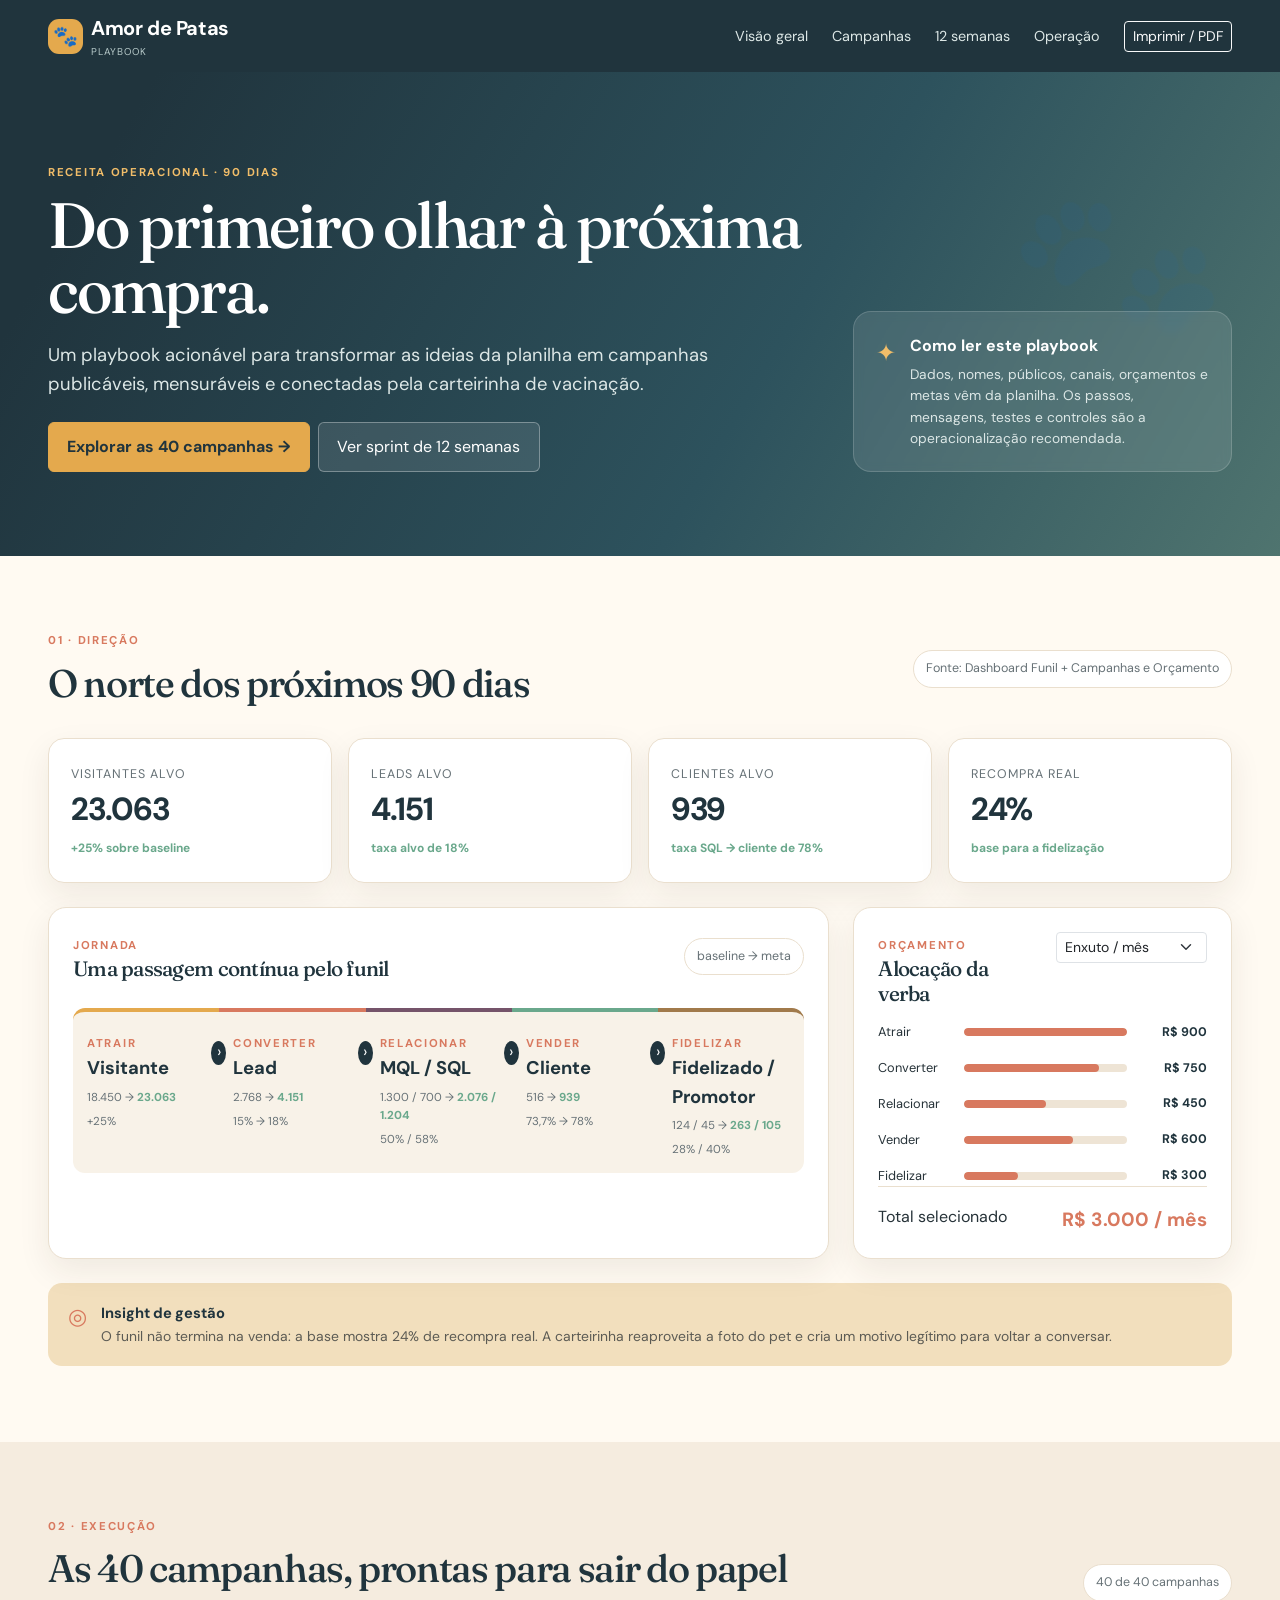
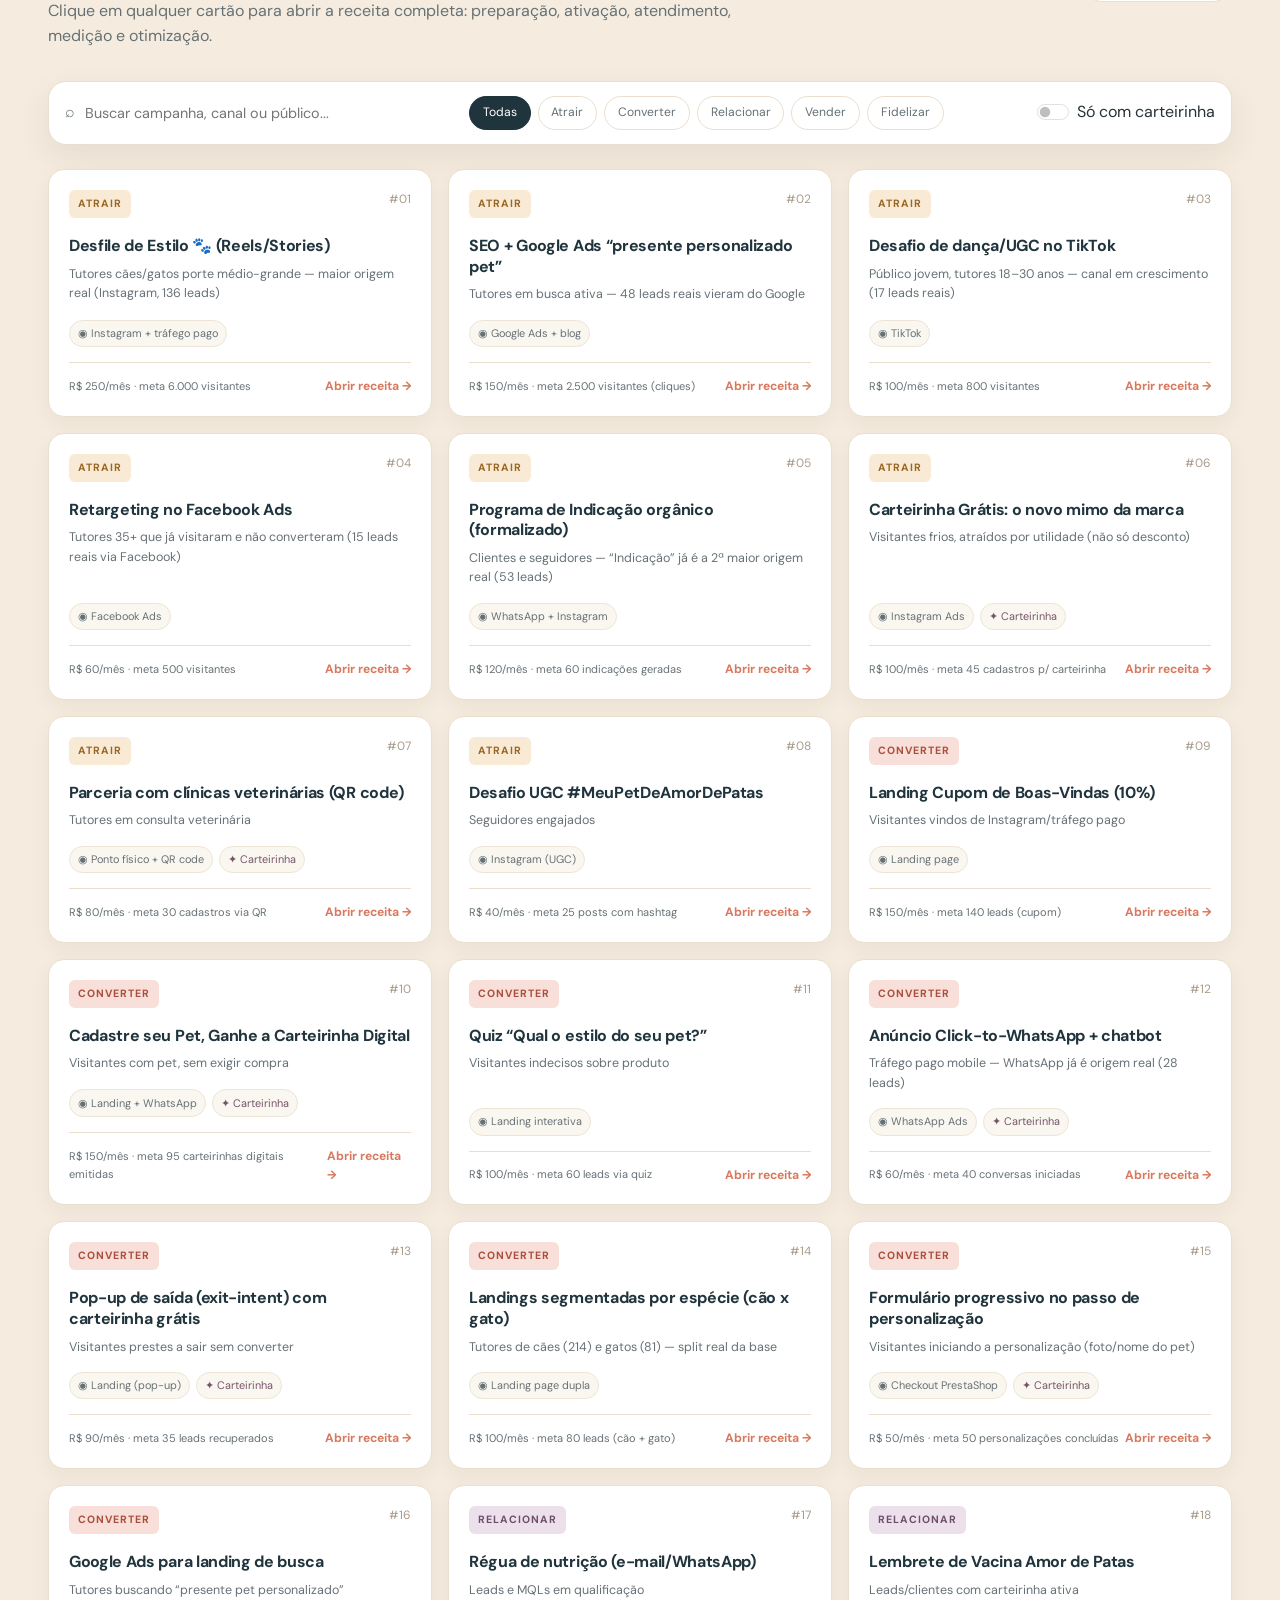
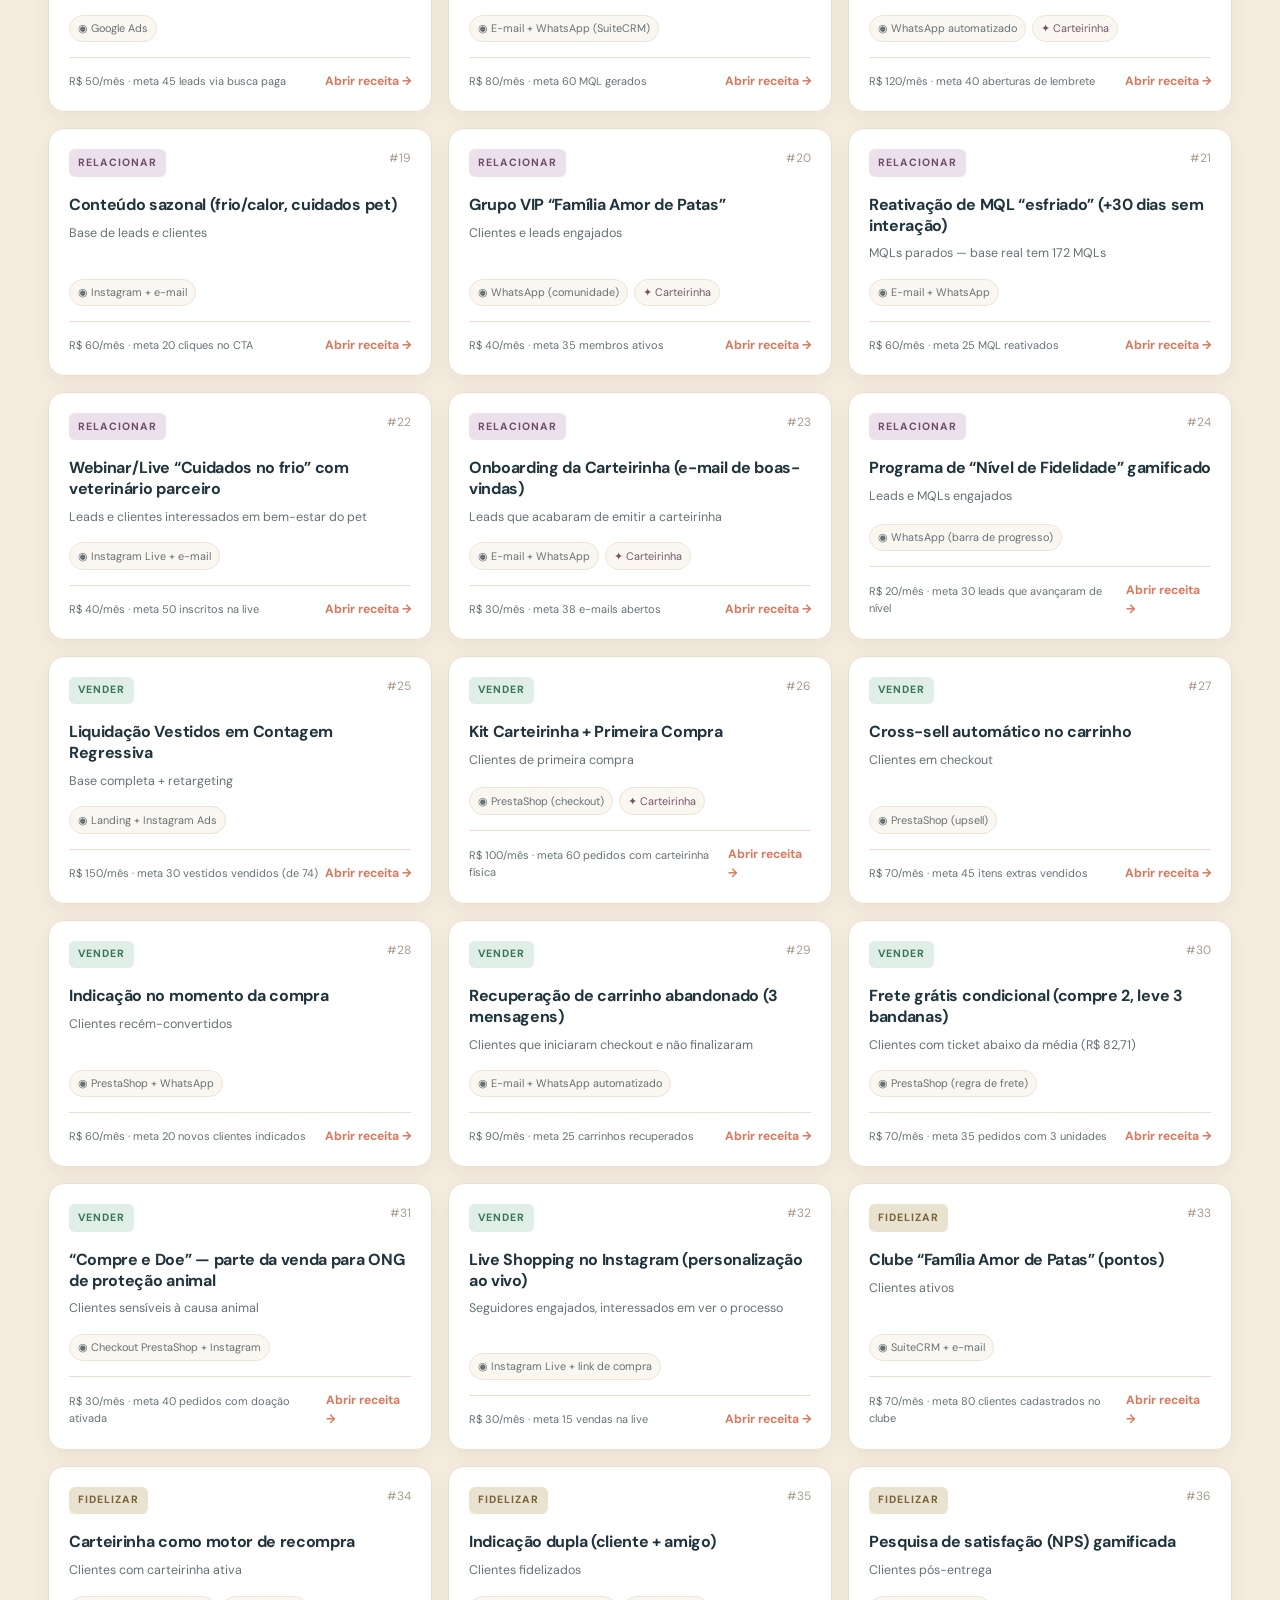
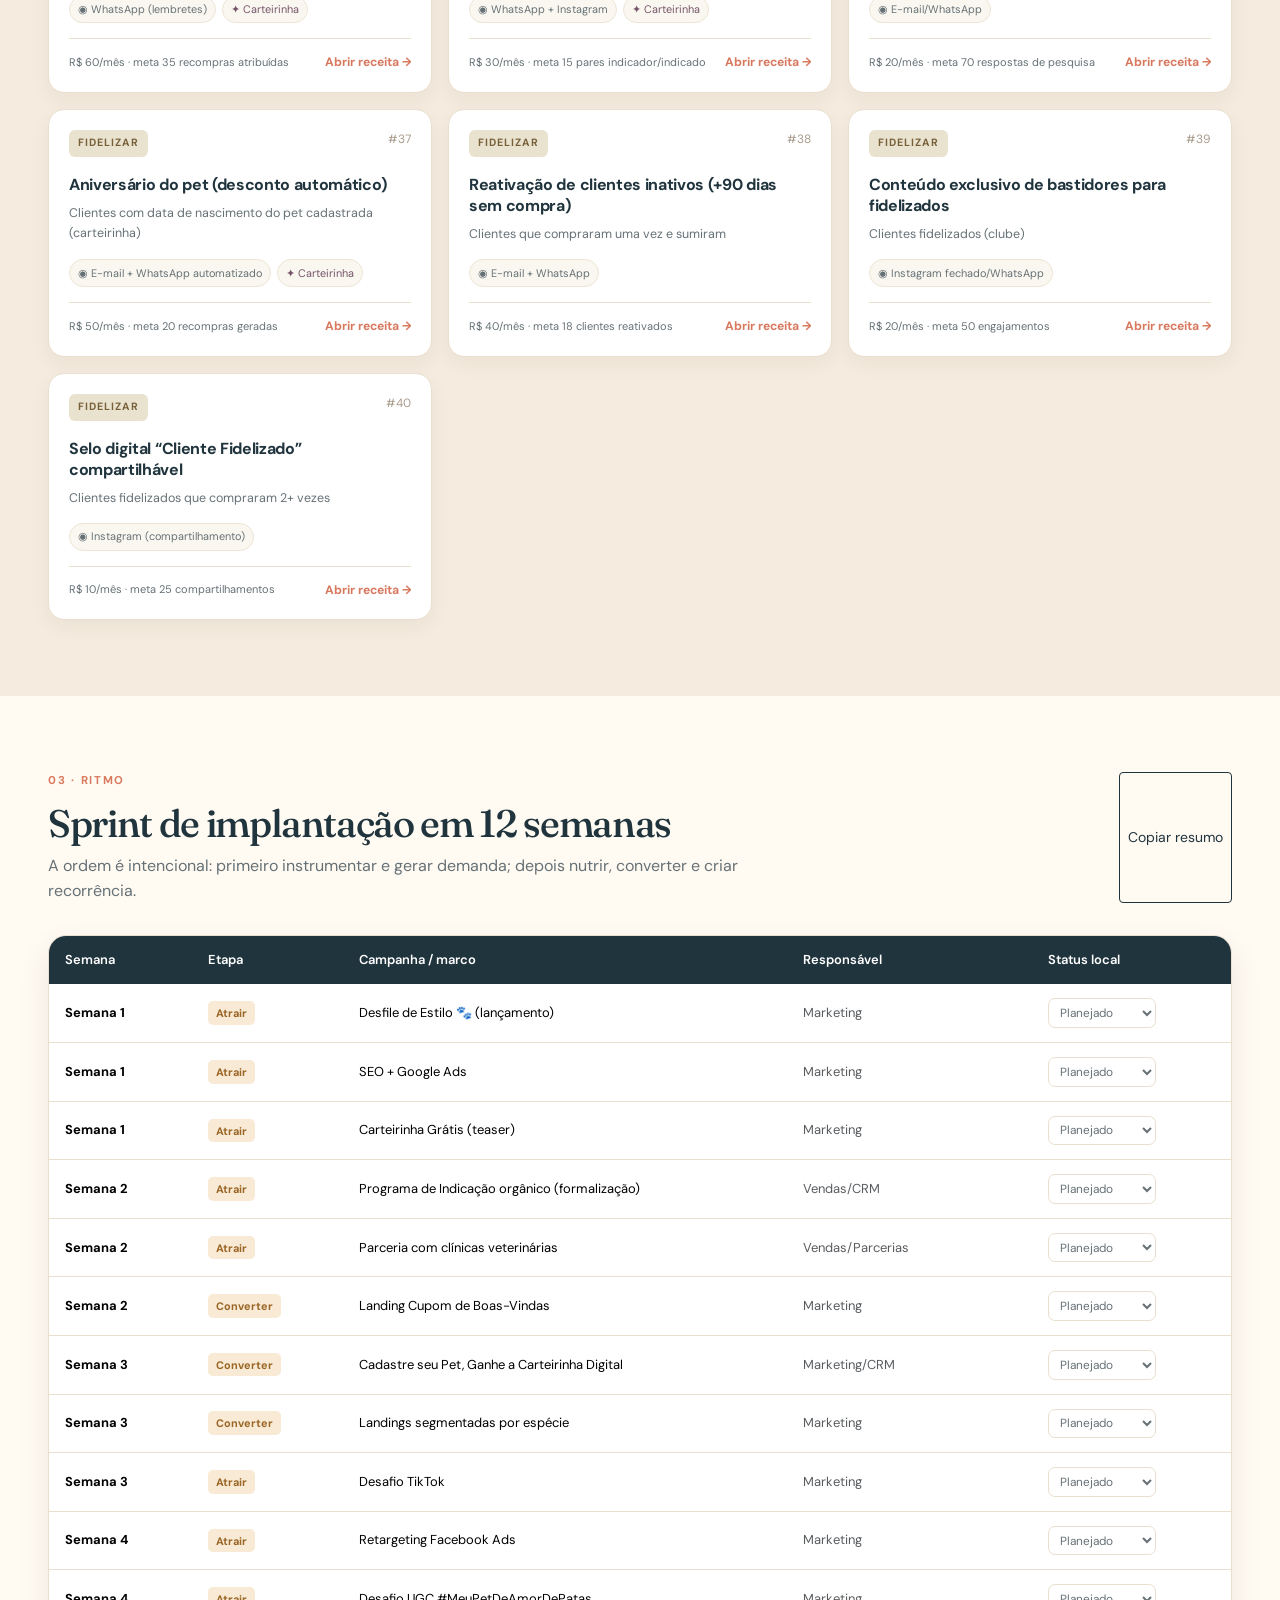
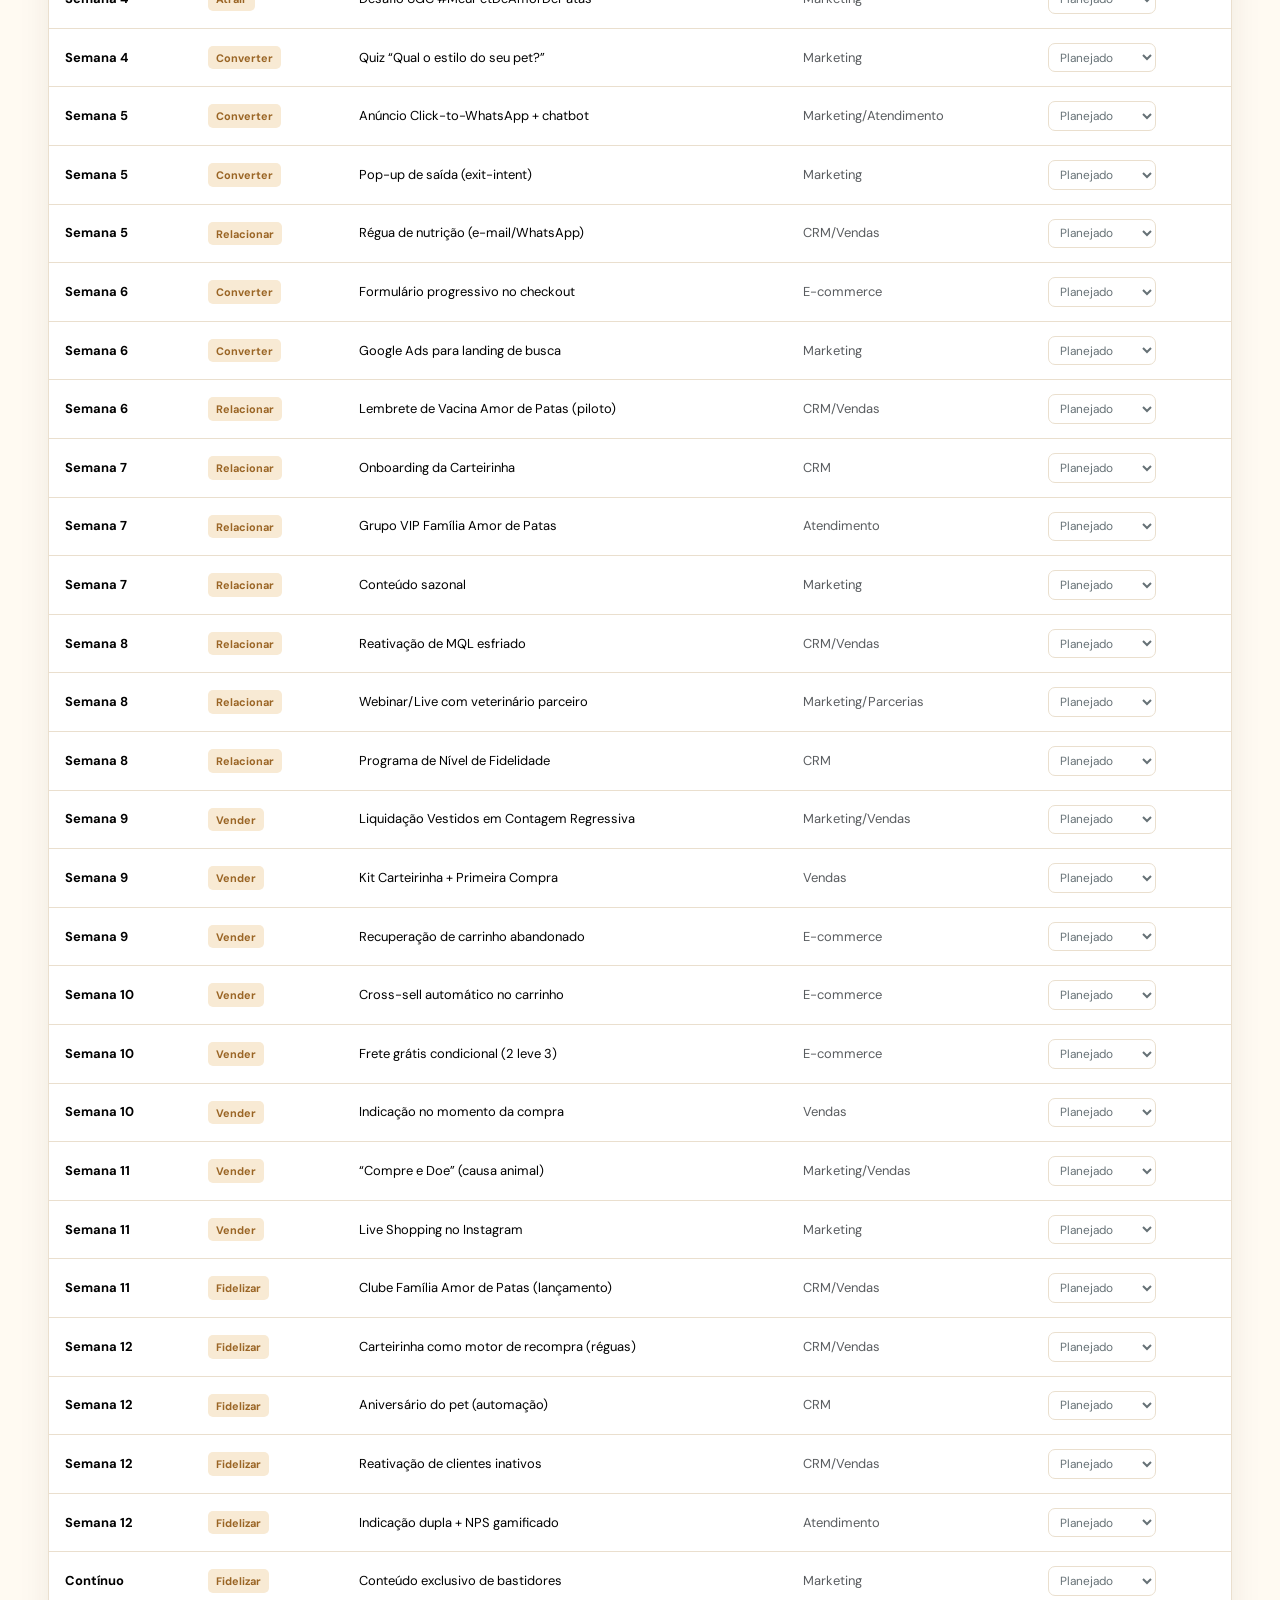
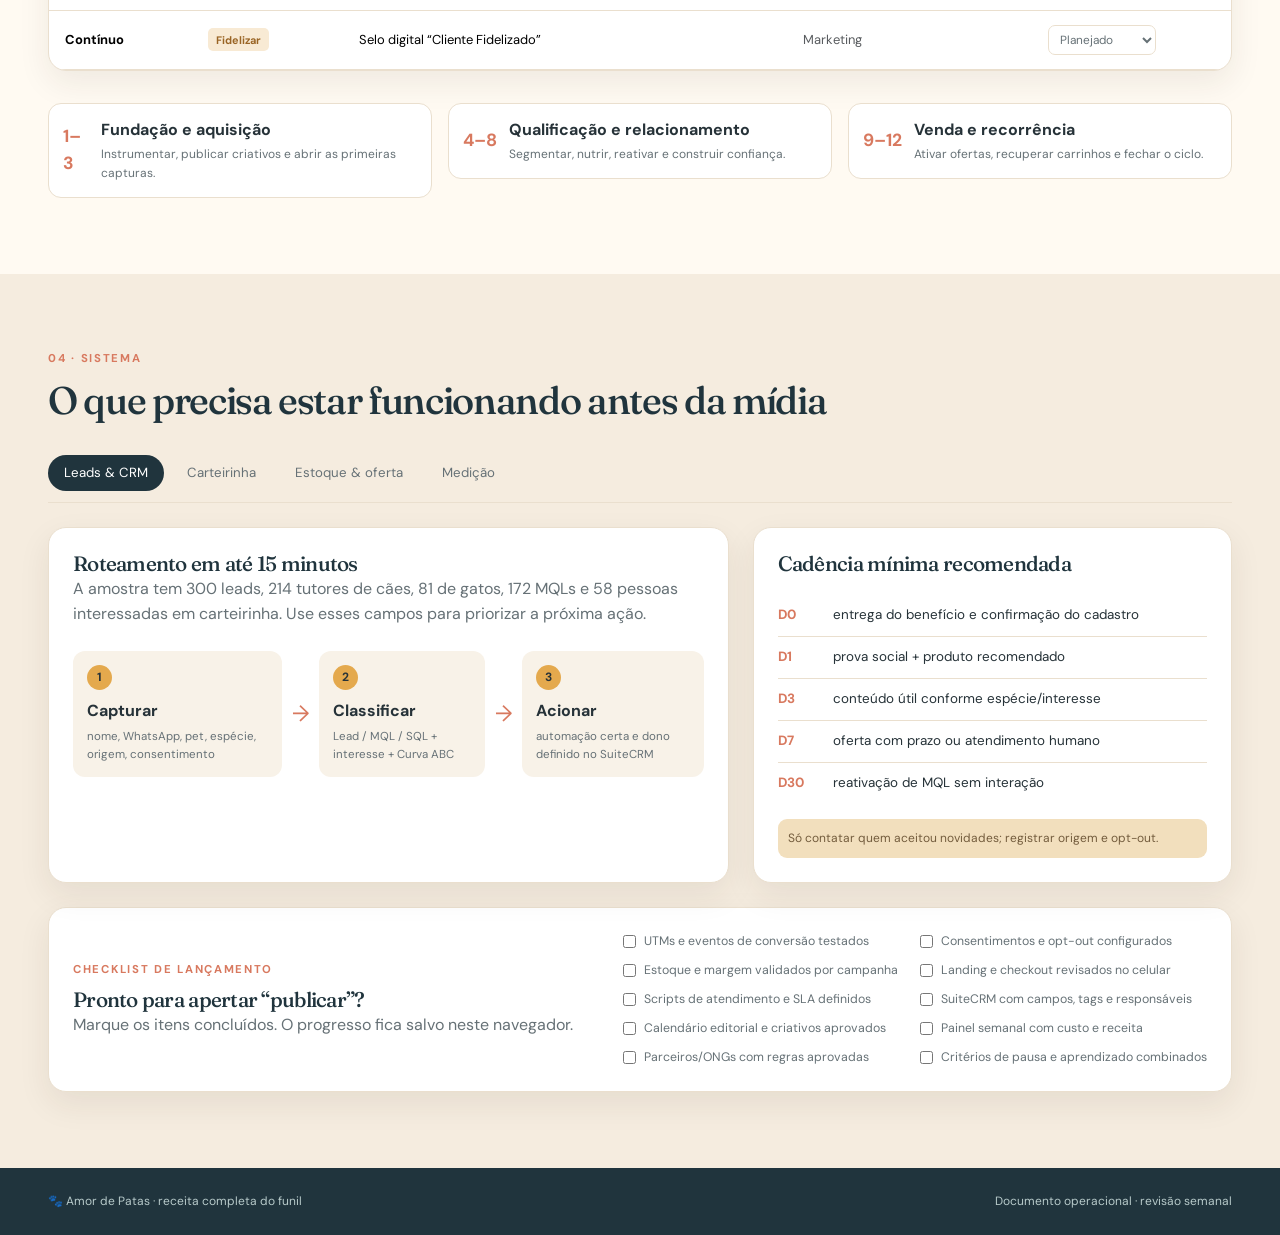
==== index.html @ 9cea249b "Add files via upload" ====
<!doctype html>
<html lang="pt-BR">
<head>
  <meta charset="utf-8">
  <meta name="viewport" content="width=device-width, initial-scale=1">
  <meta name="description" content="Playbook operacional do funil de marketing da Amor de Patas.">
  <title>Amor de Patas | Receita do Funil</title>
  <link rel="preconnect" href="https://fonts.googleapis.com">
  <link rel="preconnect" href="https://fonts.gstatic.com" crossorigin>
  <link href="https://fonts.googleapis.com/css2?family=DM+Sans:wght@400;500;600;700&family=Fraunces:opsz,wght@9..144,600;9..144,700&display=swap" rel="stylesheet">
  <link href="https://cdn.jsdelivr.net/npm/bootstrap@5.3.3/dist/css/bootstrap.min.css" rel="stylesheet">
  <link href="style.css" rel="stylesheet">
</head>
<body>
  <nav class="navbar navbar-expand-lg navbar-dark sticky-top app-nav">
    <div class="container-fluid px-lg-5">
      <a class="navbar-brand d-flex align-items-center gap-2" href="#top"><span class="brand-mark">🐾</span><span>Amor de Patas <small>playbook</small></span></a>
      <button class="navbar-toggler" type="button" data-bs-toggle="collapse" data-bs-target="#mainNav" aria-label="Abrir menu"><span class="navbar-toggler-icon"></span></button>
      <div class="collapse navbar-collapse" id="mainNav">
        <ul class="navbar-nav ms-auto align-items-lg-center gap-lg-2">
          <li class="nav-item"><a class="nav-link" href="#visao-geral">Visão geral</a></li>
          <li class="nav-item"><a class="nav-link" href="#campanhas">Campanhas</a></li>
          <li class="nav-item"><a class="nav-link" href="#calendario">12 semanas</a></li>
          <li class="nav-item"><a class="nav-link" href="#operacao">Operação</a></li>
          <li class="nav-item ms-lg-2"><button id="printBtn" class="btn btn-sm btn-outline-light">Imprimir / PDF</button></li>
        </ul>
      </div>
    </div>
  </nav>

  <main id="top">
    <header class="hero-section">
      <div class="container-fluid px-lg-5">
        <div class="row align-items-end g-4">
          <div class="col-xl-8">
            <p class="eyebrow">RECEITA OPERACIONAL · 90 DIAS</p>
            <h1>Do primeiro olhar à próxima compra.</h1>
            <p class="hero-lead">Um playbook acionável para transformar as ideias da planilha em campanhas publicáveis, mensuráveis e conectadas pela carteirinha de vacinação.</p>
            <div class="d-flex flex-wrap gap-2 mt-4">
              <a class="btn btn-brand" href="#campanhas">Explorar as 40 campanhas <span>→</span></a>
              <a class="btn btn-soft" href="#calendario">Ver sprint de 12 semanas</a>
            </div>
          </div>
          <div class="col-xl-4">
            <div class="hero-note">
              <span class="note-icon">✦</span>
              <div><strong>Como ler este playbook</strong><p>Dados, nomes, públicos, canais, orçamentos e metas vêm da planilha. Os passos, mensagens, testes e controles são a operacionalização recomendada.</p></div>
            </div>
          </div>
        </div>
      </div>
    </header>

    <section id="visao-geral" class="section-block">
      <div class="container-fluid px-lg-5">
        <div class="section-heading"><div><p class="eyebrow">01 · DIREÇÃO</p><h2>O norte dos próximos 90 dias</h2></div><span class="source-chip">Fonte: Dashboard Funil + Campanhas e Orçamento</span></div>
        <div id="kpiGrid" class="row g-3 mb-4"></div>
        <div class="row g-4 align-items-stretch">
          <div class="col-lg-8"><div class="panel h-100"><div class="panel-heading"><div><span class="eyebrow">JORNADA</span><h3>Uma passagem contínua pelo funil</h3></div><span class="mini-caption">baseline → meta</span></div><div id="funnelRoadmap" class="funnel-roadmap"></div></div></div>
          <div class="col-lg-4"><div class="panel h-100 budget-panel"><div class="panel-heading"><div><span class="eyebrow">ORÇAMENTO</span><h3>Alocação da verba</h3></div><select id="budgetScenario" class="form-select form-select-sm w-auto"><option value="enxuto">Enxuto / mês</option><option value="escala">Escala / 90 dias</option></select></div><div id="budgetSummary"></div><div class="budget-total"><span>Total selecionado</span><strong id="budgetTotal">—</strong></div></div></div>
        </div>
        <div class="insight-strip mt-4"><span>◎</span><div><strong>Insight de gestão</strong><p class="mb-0">O funil não termina na venda: a base mostra 24% de recompra real. A carteirinha reaproveita a foto do pet e cria um motivo legítimo para voltar a conversar.</p></div></div>
      </div>
    </section>

    <section id="campanhas" class="section-block section-tint">
      <div class="container-fluid px-lg-5">
        <div class="section-heading align-items-end"><div><p class="eyebrow">02 · EXECUÇÃO</p><h2>As 40 campanhas, prontas para sair do papel</h2><p class="section-intro">Clique em qualquer cartão para abrir a receita completa: preparação, ativação, atendimento, medição e otimização.</p></div><div class="campaign-count" id="campaignCount">40 campanhas</div></div>
        <div class="toolbar panel mb-4"><div class="search-wrap"><span>⌕</span><input id="campaignSearch" type="search" placeholder="Buscar campanha, canal ou público..." aria-label="Buscar campanha"></div><div id="stageFilters" class="filter-group" role="group" aria-label="Filtrar campanhas"></div><label class="form-check form-switch mb-0 ms-lg-auto"><input id="cardFilter" class="form-check-input" type="checkbox"><span class="form-check-label">Só com carteirinha</span></label></div>
        <div id="campaignGrid" class="row g-3"></div>
        <div id="emptyState" class="empty-state d-none"><div>🐾</div><h3>Nenhuma campanha encontrada</h3><p>Ajuste a busca ou remova o filtro para ver o plano completo.</p></div>
      </div>
    </section>

    <section id="calendario" class="section-block">
      <div class="container-fluid px-lg-5">
        <div class="section-heading"><div><p class="eyebrow">03 · RITMO</p><h2>Sprint de implantação em 12 semanas</h2><p class="section-intro">A ordem é intencional: primeiro instrumentar e gerar demanda; depois nutrir, converter e criar recorrência.</p></div><button id="copyCalendarBtn" class="btn btn-outline-brand btn-sm">Copiar resumo</button></div>
        <div class="calendar-shell panel"><div class="table-responsive"><table class="table align-middle mb-0"><thead><tr><th>Semana</th><th>Etapa</th><th>Campanha / marco</th><th>Responsável</th><th>Status local</th></tr></thead><tbody id="calendarBody"></tbody></table></div></div>
        <div class="row g-3 mt-3"><div class="col-md-4"><div class="phase-callout"><span>1–3</span><div><strong>Fundação e aquisição</strong><small>Instrumentar, publicar criativos e abrir as primeiras capturas.</small></div></div></div><div class="col-md-4"><div class="phase-callout"><span>4–8</span><div><strong>Qualificação e relacionamento</strong><small>Segmentar, nutrir, reativar e construir confiança.</small></div></div></div><div class="col-md-4"><div class="phase-callout"><span>9–12</span><div><strong>Venda e recorrência</strong><small>Ativar ofertas, recuperar carrinhos e fechar o ciclo.</small></div></div></div></div>
      </div>
    </section>

    <section id="operacao" class="section-block section-tint">
      <div class="container-fluid px-lg-5">
        <div class="section-heading"><div><p class="eyebrow">04 · SISTEMA</p><h2>O que precisa estar funcionando antes da mídia</h2></div></div>
        <ul class="nav nav-pills ops-tabs mb-4" id="opsTabs" role="tablist"><li class="nav-item"><button class="nav-link active" data-bs-toggle="pill" data-bs-target="#tab-leads">Leads & CRM</button></li><li class="nav-item"><button class="nav-link" data-bs-toggle="pill" data-bs-target="#tab-card">Carteirinha</button></li><li class="nav-item"><button class="nav-link" data-bs-toggle="pill" data-bs-target="#tab-stock">Estoque & oferta</button></li><li class="nav-item"><button class="nav-link" data-bs-toggle="pill" data-bs-target="#tab-metrics">Medição</button></li></ul>
        <div class="tab-content">
          <div class="tab-pane fade show active" id="tab-leads"><div class="row g-4"><div class="col-lg-7"><div class="panel h-100"><h3>Roteamento em até 15 minutos</h3><p class="muted">A amostra tem 300 leads, 214 tutores de cães, 81 de gatos, 172 MQLs e 58 pessoas interessadas em carteirinha. Use esses campos para priorizar a próxima ação.</p><div class="lead-flow"><div><b>1</b><strong>Capturar</strong><small>nome, WhatsApp, pet, espécie, origem, consentimento</small></div><i>→</i><div><b>2</b><strong>Classificar</strong><small>Lead / MQL / SQL + interesse + Curva ABC</small></div><i>→</i><div><b>3</b><strong>Acionar</strong><small>automação certa e dono definido no SuiteCRM</small></div></div></div></div><div class="col-lg-5"><div class="panel h-100"><h3>Cadência mínima recomendada</h3><ul class="clean-list"><li><span>D0</span>entrega do benefício e confirmação do cadastro</li><li><span>D1</span>prova social + produto recomendado</li><li><span>D3</span>conteúdo útil conforme espécie/interesse</li><li><span>D7</span>oferta com prazo ou atendimento humano</li><li><span>D30</span>reativação de MQL sem interação</li></ul><div class="small-callout">Só contatar quem aceitou novidades; registrar origem e opt-out.</div></div></div></div></div>
          <div class="tab-pane fade" id="tab-card"><div class="row g-4"><div class="col-lg-8"><div class="panel"><h3>A carteirinha como produto de relacionamento</h3><p class="muted">Fluxo recomendado: captar a foto já solicitada na personalização → emitir versão digital → oferecer versão física → registrar datas de vacina e aniversário → enviar lembretes → atribuir recompra.</p><div class="card-metrics"><div><strong>173</strong><small>fotos recebidas</small></div><div><strong>150</strong><small>digitais emitidas</small></div><div><strong>67</strong><small>físicas emitidas</small></div><div><strong>20</strong><small>recompras em 90 dias</small></div></div></div></div><div class="col-lg-4"><div class="panel"><h3>Régua do lembrete</h3><ol class="clean-list numbered"><li>7 dias antes: aviso + utilidade</li><li>no dia: CTA para atualizar / comprar</li><li>2 dias depois: prova social ou ajuda</li><li>atribuir receita pelo cupom/UTM</li></ol></div></div></div></div>
          <div class="tab-pane fade" id="tab-stock"><div class="panel"><h3>Curva ABC orientando a comunicação</h3><div class="table-responsive"><table class="table compact-table"><thead><tr><th>Produto</th><th>Prioridade</th><th>Estoque</th><th>Decisão operacional</th></tr></thead><tbody><tr><td>Moletom</td><td><span class="priority a">A</span></td><td>12 · risco M/G</td><td>Repor antes de escalar mídia; anunciar somente tamanhos disponíveis.</td></tr><tr><td>Camiseta</td><td><span class="priority a">A</span></td><td>80 · disponível</td><td>Produto-herói: manter destaque e usar como entrada.</td></tr><tr><td>Vestido</td><td><span class="priority b">B</span></td><td>74 · excesso</td><td>Liquidar com contagem regressiva e controle de margem.</td></tr><tr><td>Bandana</td><td><span class="priority b">B</span></td><td>50 · disponível</td><td>Cross-sell com camiseta/moletom; testar kit de 3.</td></tr><tr><td>Boné</td><td><span class="priority c">C</span></td><td>10 · reposição</td><td>Não comprar mídia dedicada; vender por demanda.</td></tr></tbody></table></div></div></div>
          <div class="tab-pane fade" id="tab-metrics"><div class="row g-4"><div class="col-lg-7"><div class="panel"><h3>Painel semanal de decisão</h3><div class="metric-grid"><div><b>Aquisição</b><small>visitas, CTR, CPC, CPM, alcance</small></div><div><b>Captura</b><small>taxa visitante → lead, CPL, opt-in</small></div><div><b>Qualificação</b><small>MQL, SQL, tempo de resposta</small></div><div><b>Receita</b><small>pedidos, ticket, CAC, ROAS, recompra</small></div></div></div></div><div class="col-lg-5"><div class="panel"><h3>Ritual de otimização</h3><ol class="clean-list numbered"><li>segunda: conferir tracking e estoque</li><li>quarta: revisar criativos e conversão</li><li>sexta: realocar verba por custo/resultado</li><li>fim do mês: registrar aprendizados e decisão</li></ol></div></div></div></div>
        </div>
        <div class="panel checklist-panel mt-4"><div><p class="eyebrow">CHECKLIST DE LANÇAMENTO</p><h3>Pronto para apertar “publicar”?</h3><p class="muted mb-0">Marque os itens concluídos. O progresso fica salvo neste navegador.</p></div><div id="launchChecklist" class="checklist-grid"></div></div>
      </div>
    </section>
  </main>

  <footer class="app-footer"><div class="container-fluid px-lg-5 d-flex flex-wrap justify-content-between gap-3"><span>🐾 Amor de Patas · receita completa do funil</span><span>Documento operacional · revisão semanal</span></div></footer>

  <div class="modal fade" id="campaignModal" tabindex="-1" aria-hidden="true"><div class="modal-dialog modal-dialog-centered modal-xl modal-dialog-scrollable"><div class="modal-content"><div class="modal-header"><div><p id="modalEyebrow" class="eyebrow mb-1"></p><h2 id="modalTitle" class="modal-title"></h2></div><button type="button" class="btn-close" data-bs-dismiss="modal" aria-label="Fechar"></button></div><div class="modal-body"><div id="modalMeta" class="modal-meta mb-4"></div><div class="row g-4"><div class="col-lg-8"><div class="recipe-label">RECEITA DE EXECUÇÃO</div><div id="modalSteps" class="recipe-steps"></div></div><div class="col-lg-4"><div id="modalSidebar"></div></div></div></div></div></div></div>

  <script src="https://cdn.jsdelivr.net/npm/bootstrap@5.3.3/dist/js/bootstrap.bundle.min.js"></script>
  <script src="script.js"></script>
</body>
</html>
---- style.css ----
:root{--ink:#263238;--ink-soft:#667176;--navy:#20343d;--navy-2:#2b4a55;--cream:#fffaf2;--paper:#fff;--sand:#f5ecdf;--line:#eadfce;--amber:#e4a94d;--coral:#d8795f;--mint:#6aa88c;--plum:#75546a;--shadow:0 12px 32px rgba(49,38,25,.08)}
*{box-sizing:border-box}html{scroll-behavior:smooth}body{margin:0;background:var(--cream);color:var(--ink);font-family:'DM Sans',sans-serif;line-height:1.55}.app-nav{background:var(--navy);min-height:68px}.navbar-brand{font-weight:700;letter-spacing:-.02em}.navbar-brand small{display:block;font-weight:400;font-size:.62rem;letter-spacing:.08em;text-transform:uppercase;color:#b7caca}.brand-mark{display:grid;place-items:center;background:var(--amber);color:var(--navy);width:35px;height:35px;border-radius:11px}.nav-link{font-size:.9rem;color:#dce7e6!important}.nav-link:hover{color:#fff!important}.hero-section{background:linear-gradient(120deg,#20343d 10%,#2d525d 60%,#4f746f);color:#fff;padding:92px 0 84px;position:relative;overflow:hidden}.hero-section:after{content:'🐾';position:absolute;right:5%;top:14%;font-size:10rem;opacity:.07;transform:rotate(-18deg)}.eyebrow{color:var(--coral);font-size:.71rem;font-weight:700;letter-spacing:.15em;margin:0 0 .6rem;text-transform:uppercase}.hero-section .eyebrow{color:#f1bd69}.hero-section h1,h1,h2,h3{font-family:'Fraunces',serif;letter-spacing:-.035em}.hero-section h1{font-size:clamp(2.6rem,5vw,5rem);max-width:760px;line-height:1.02;margin:0 0 1.2rem}.hero-lead{max-width:680px;color:#dce7e6;font-size:1.15rem}.btn-brand{background:var(--amber);color:var(--navy);border:1px solid var(--amber);font-weight:700;padding:.75rem 1.15rem}.btn-brand:hover{background:#f0bd6a;color:var(--navy)}.btn-soft{background:rgba(255,255,255,.1);color:#fff;border:1px solid rgba(255,255,255,.32);padding:.75rem 1.15rem}.btn-soft:hover{background:#fff;color:var(--navy)}.hero-note{position:relative;z-index:1;display:flex;gap:14px;padding:22px;background:rgba(255,255,255,.1);border:1px solid rgba(255,255,255,.16);border-radius:18px;backdrop-filter:blur(5px)}.hero-note p{font-size:.86rem;color:#dce7e6;margin:.35rem 0 0}.note-icon{color:#f1bd69;font-size:1.5rem}.section-block{padding:76px 0}.section-tint{background:var(--sand)}.section-heading{display:flex;justify-content:space-between;gap:20px;margin-bottom:32px}.section-heading h2{font-size:clamp(1.8rem,3vw,2.7rem);margin:0;color:var(--navy)}.section-intro{color:var(--ink-soft);max-width:700px;margin:.5rem 0 0}.source-chip,.campaign-count,.mini-caption{align-self:center;color:var(--ink-soft);font-size:.78rem;border:1px solid var(--line);background:#fff;padding:.5rem .75rem;border-radius:999px;white-space:nowrap}.panel{background:var(--paper);border:1px solid var(--line);border-radius:18px;box-shadow:var(--shadow);padding:24px}.panel-heading{display:flex;justify-content:space-between;gap:14px;align-items:start}.panel h3{font-size:1.3rem;margin:0;color:var(--navy)}.muted{color:var(--ink-soft)}.kpi-card{height:100%;padding:22px;border:1px solid var(--line);border-radius:16px;background:var(--paper);box-shadow:var(--shadow)}.kpi-card .kpi-label{color:var(--ink-soft);font-size:.78rem;text-transform:uppercase;letter-spacing:.08em}.kpi-card strong{display:block;font-size:2rem;color:var(--navy);letter-spacing:-.04em}.kpi-card small{color:var(--ink-soft)}.kpi-delta{font-size:.75rem;color:var(--mint)!important;font-weight:700}.funnel-roadmap{display:flex;align-items:stretch;gap:0;margin-top:26px;overflow-x:auto;padding-bottom:5px}.funnel-step{min-width:125px;flex:1;position:relative;padding:18px 14px 14px;background:#f8f2e8;border-top:4px solid var(--amber)}.funnel-step:first-child{border-radius:12px 0 0 12px}.funnel-step:last-child{border-radius:0 12px 12px 0}.funnel-step:not(:last-child):after{content:'›';position:absolute;right:-7px;top:29px;width:15px;height:24px;border-radius:50%;background:var(--navy);color:#fff;text-align:center;line-height:21px;z-index:2}.funnel-step:nth-child(2){border-color:var(--coral)}.funnel-step:nth-child(3){border-color:var(--plum)}.funnel-step:nth-child(4){border-color:var(--mint)}.funnel-step:nth-child(5){border-color:#a17a4b}.funnel-step b{display:block;color:var(--navy);font-size:1.15rem}.funnel-step small{display:block;color:var(--ink-soft);font-size:.72rem;margin-top:6px}.funnel-step .goal{color:var(--mint);font-weight:700}.budget-panel{display:flex;flex-direction:column}.budget-row{display:flex;align-items:center;gap:10px;margin-top:16px}.budget-row label{font-size:.8rem;width:76px}.budget-bar{height:8px;border-radius:99px;background:#eee4d5;flex:1;overflow:hidden}.budget-bar i{display:block;height:100%;border-radius:99px;background:var(--coral)}.budget-row strong{font-size:.78rem;color:var(--navy);width:70px;text-align:right}.budget-total{border-top:1px solid var(--line);display:flex;justify-content:space-between;margin-top:auto;padding-top:18px}.budget-total strong{color:var(--coral);font-size:1.2rem}.insight-strip{display:flex;gap:14px;align-items:flex-start;padding:18px 20px;border-radius:14px;background:#f2dfbd;color:var(--navy)}.insight-strip>span{font-size:1.35rem;color:var(--coral)}.insight-strip strong{font-size:.92rem}.insight-strip p{font-size:.87rem;color:#5c5b54}.toolbar{display:flex;align-items:center;gap:14px;padding:14px 16px}.search-wrap{display:flex;align-items:center;gap:8px;flex:1;max-width:390px;color:var(--ink-soft)}.search-wrap input{border:0;outline:0;width:100%;font:inherit;background:transparent;font-size:.9rem}.filter-group{display:flex;flex-wrap:wrap;gap:7px}.filter-btn{border:1px solid var(--line);background:#fff;color:var(--ink-soft);border-radius:999px;padding:.43rem .8rem;font-size:.76rem}.filter-btn.active,.filter-btn:hover{background:var(--navy);color:#fff;border-color:var(--navy)}.form-check-input:checked{background-color:var(--coral);border-color:var(--coral)}.campaign-card{height:100%;display:flex;flex-direction:column;padding:20px;border:1px solid var(--line);border-radius:16px;background:#fff;box-shadow:0 7px 20px rgba(49,38,25,.05);transition:.2s}.campaign-card:hover{transform:translateY(-3px);box-shadow:var(--shadow)}.campaign-top{display:flex;justify-content:space-between;gap:10px;align-items:start}.stage-tag{font-size:.66rem;font-weight:700;letter-spacing:.1em;text-transform:uppercase;padding:.35rem .55rem;border-radius:6px;background:#f8ead4;color:#9a6525}.stage-converter{background:#f8dfd9;color:#a94f3b}.stage-relacionar{background:#ebe0ec;color:#704d69}.stage-vender{background:#dfeee6;color:#37745c}.stage-fidelizar{background:#e9e2cf;color:#786039}..card-number{color:#a99c8c;font-size:.75rem}.campaign-card h3{font-family:'DM Sans',sans-serif;font-size:1rem;font-weight:700;line-height:1.3;letter-spacing:-.02em;margin:18px 0 8px;color:var(--navy)}.campaign-card p{font-size:.78rem;color:var(--ink-soft);margin-bottom:15px}.card-meta{display:flex;flex-wrap:wrap;gap:6px;margin-top:auto}.meta-pill{font-size:.68rem;color:var(--ink-soft);background:#faf7f0;border:1px solid #eee4d5;border-radius:999px;padding:.27rem .5rem}.meta-pill.cardinal{color:var(--plum)}.card-footer-line{display:flex;justify-content:space-between;align-items:center;border-top:1px solid var(--line);padding-top:14px;margin-top:15px}.card-footer-line small{color:var(--ink-soft);font-size:.69rem}.open-recipe{font-size:.76rem;color:var(--coral);font-weight:700;text-decoration:none}.open-recipe:hover{color:var(--navy)}.empty-state{text-align:center;padding:70px 20px;color:var(--ink-soft)}.empty-state div{font-size:2rem}.calendar-shell{padding:0;overflow:hidden}.table{--bs-table-bg:transparent;--bs-table-border-color:var(--line);font-size:.81rem}.table thead th{background:var(--navy);color:#fff;font-weight:600;border:0;white-space:nowrap}.table td,.table th{padding:14px 16px}.table tbody tr:hover{background:#fffaf2}.calendar-stage{font-size:.68rem;padding:.3rem .5rem;border-radius:5px;background:#f8ead4;color:#9a6525;font-weight:700}.status-select{border:1px solid var(--line);border-radius:7px;padding:.3rem .45rem;color:var(--ink-soft);font-size:.74rem;background:#fff}.phase-callout{display:flex;gap:12px;align-items:center;border:1px solid var(--line);background:#fff;padding:14px;border-radius:13px}.phase-callout>span{font-weight:700;color:var(--coral);font-size:1.1rem}.phase-callout strong,.phase-callout small{display:block}.phase-callout small{color:var(--ink-soft);font-size:.75rem;margin-top:3px}.ops-tabs{gap:7px;border-bottom:1px solid var(--line);padding-bottom:11px}.ops-tabs .nav-link{color:var(--ink-soft)!important;border-radius:999px;font-size:.83rem}.ops-tabs .nav-link.active{background:var(--navy);color:#fff!important}.lead-flow{display:flex;align-items:center;gap:10px;margin-top:24px;overflow-x:auto}.lead-flow>div{min-width:145px;background:#f8f2e8;border-radius:12px;padding:14px}.lead-flow b{display:grid;place-items:center;background:var(--amber);width:25px;height:25px;border-radius:50%;font-size:.75rem;margin-bottom:9px}.lead-flow strong,.lead-flow small{display:block}.lead-flow small{font-size:.72rem;color:var(--ink-soft);margin-top:4px}.lead-flow i{color:var(--coral);font-style:normal;font-size:1.4rem}.clean-list{list-style:none;padding:0;margin:18px 0 0}.clean-list li{padding:10px 0;border-bottom:1px solid var(--line);font-size:.84rem}.clean-list li:last-child{border-bottom:0}.clean-list li span{display:inline-block;color:var(--coral);font-weight:700;width:55px}.numbered{counter-reset:ops}.numbered li{counter-increment:ops;padding-left:30px;position:relative}.numbered li:before{content:counter(ops);position:absolute;left:0;top:9px;border-radius:50%;background:var(--sand);color:var(--coral);width:20px;height:20px;text-align:center;font-size:.7rem;font-weight:700}.small-callout{background:#f2dfbd;border-radius:9px;color:#735c3d;font-size:.75rem;padding:10px;margin-top:16px}.card-metrics{display:flex;flex-wrap:wrap;gap:10px;margin-top:24px}.card-metrics>div{flex:1;min-width:110px;padding:15px;border-radius:11px;background:#f8f2e8}.card-metrics strong,.card-metrics small{display:block}.card-metrics strong{color:var(--navy);font-size:1.4rem}.card-metrics small{font-size:.72rem;color:var(--ink-soft)}.compact-table td,.compact-table th{padding:11px 10px}.priority{font-weight:700;padding:.25rem .48rem;border-radius:5px;font-size:.7rem}.priority.a{background:#f8dfd9;color:#a94f3b}.priority.b{background:#f8ead4;color:#9a6525}.priority.c{background:#e9e2cf;color:#786039}.metric-grid{display:grid;grid-template-columns:1fr 1fr;gap:10px;margin-top:18px}.metric-grid div{padding:14px;background:#f8f2e8;border-radius:10px}.metric-grid b,.metric-grid small{display:block}.metric-grid small{color:var(--ink-soft);font-size:.74rem;margin-top:4px}.checklist-panel{display:flex;justify-content:space-between;gap:30px;align-items:center}.checklist-grid{display:grid;grid-template-columns:1fr 1fr;gap:10px;min-width:48%}.check-item{display:flex;gap:8px;align-items:flex-start;font-size:.77rem;color:var(--ink-soft)}.check-item input{accent-color:var(--coral);margin-top:3px}.check-item.done{color:var(--mint);text-decoration:line-through}.app-footer{background:var(--navy);color:#b7caca;padding:24px 0;font-size:.75rem}.modal-content{border:0;border-radius:20px;overflow:hidden}.modal-header{background:var(--navy);color:#fff;border:0;padding:28px 32px}.modal-header .eyebrow{color:#f1bd69}.modal-title{font-size:1.8rem}.modal-body{padding:30px 32px;background:var(--cream)}.modal-meta{display:flex;flex-wrap:wrap;gap:8px}.modal-meta .meta-pill{background:#fff}.recipe-label{font-size:.7rem;letter-spacing:.13em;color:var(--coral);font-weight:700;margin-bottom:10px}.recipe-step{display:flex;gap:15px;padding:18px 0;border-bottom:1px solid var(--line)}.recipe-step:last-child{border-bottom:0}.step-no{flex:none;display:grid;place-items:center;width:30px;height:30px;border-radius:50%;background:var(--navy);color:#fff;font-weight:700;font-size:.8rem}.recipe-step h4{font:700 1rem 'DM Sans',sans-serif;color:var(--navy);margin:0 0 4px}.recipe-step p{margin:0;color:var(--ink-soft);font-size:.86rem}.side-card{background:#fff;border:1px solid var(--line);border-radius:14px;padding:18px;margin-bottom:12px}.side-card h4{font:700 .78rem 'DM Sans',sans-serif;text-transform:uppercase;letter-spacing:.1em;color:var(--coral);margin:0 0 10px}.side-card p{font-size:.8rem;color:var(--ink-soft);margin:0}.side-card strong{color:var(--navy)}.modal-dialog{max-width:1060px}.btn-outline-brand{border-color:var(--navy);color:var(--navy)}.btn-outline-brand:hover{background:var(--navy);color:#fff}@media(max-width:991px){.section-heading{display:block}.source-chip,.campaign-count{display:inline-block;margin-top:14px}.toolbar{flex-wrap:wrap}.search-wrap{flex-basis:100%;max-width:none}.checklist-panel{display:block}.checklist-grid{margin-top:20px;min-width:0}}@media(max-width:575px){.section-block{padding:55px 0}.hero-section{padding:65px 0}.panel{padding:18px}.checklist-grid,.metric-grid{grid-template-columns:1fr}.modal-header,.modal-body{padding:22px}.funnel-roadmap{margin-right:-18px}.funnel-step{min-width:115px}.table td,.table th{padding:11px 10px}}
@media print{.app-nav,.toolbar,.btn,.ops-tabs,.app-footer{display:none!important}.hero-section{padding:35px 0;color:#000;background:#fff;border-bottom:2px solid #000}.hero-section h1{font-size:32px}.section-block{padding:30px 0}.campaign-card,.panel{box-shadow:none}.modal{position:static!important;display:block!important}.modal-backdrop{display:none!important}.modal-dialog{max-width:none}.modal-content{border:1px solid #ddd}.modal-header{background:#fff;color:#000}.modal-body{background:#fff}.campaign-card{break-inside:avoid}}
.card-number{color:#a99c8c;font-size:.75rem}
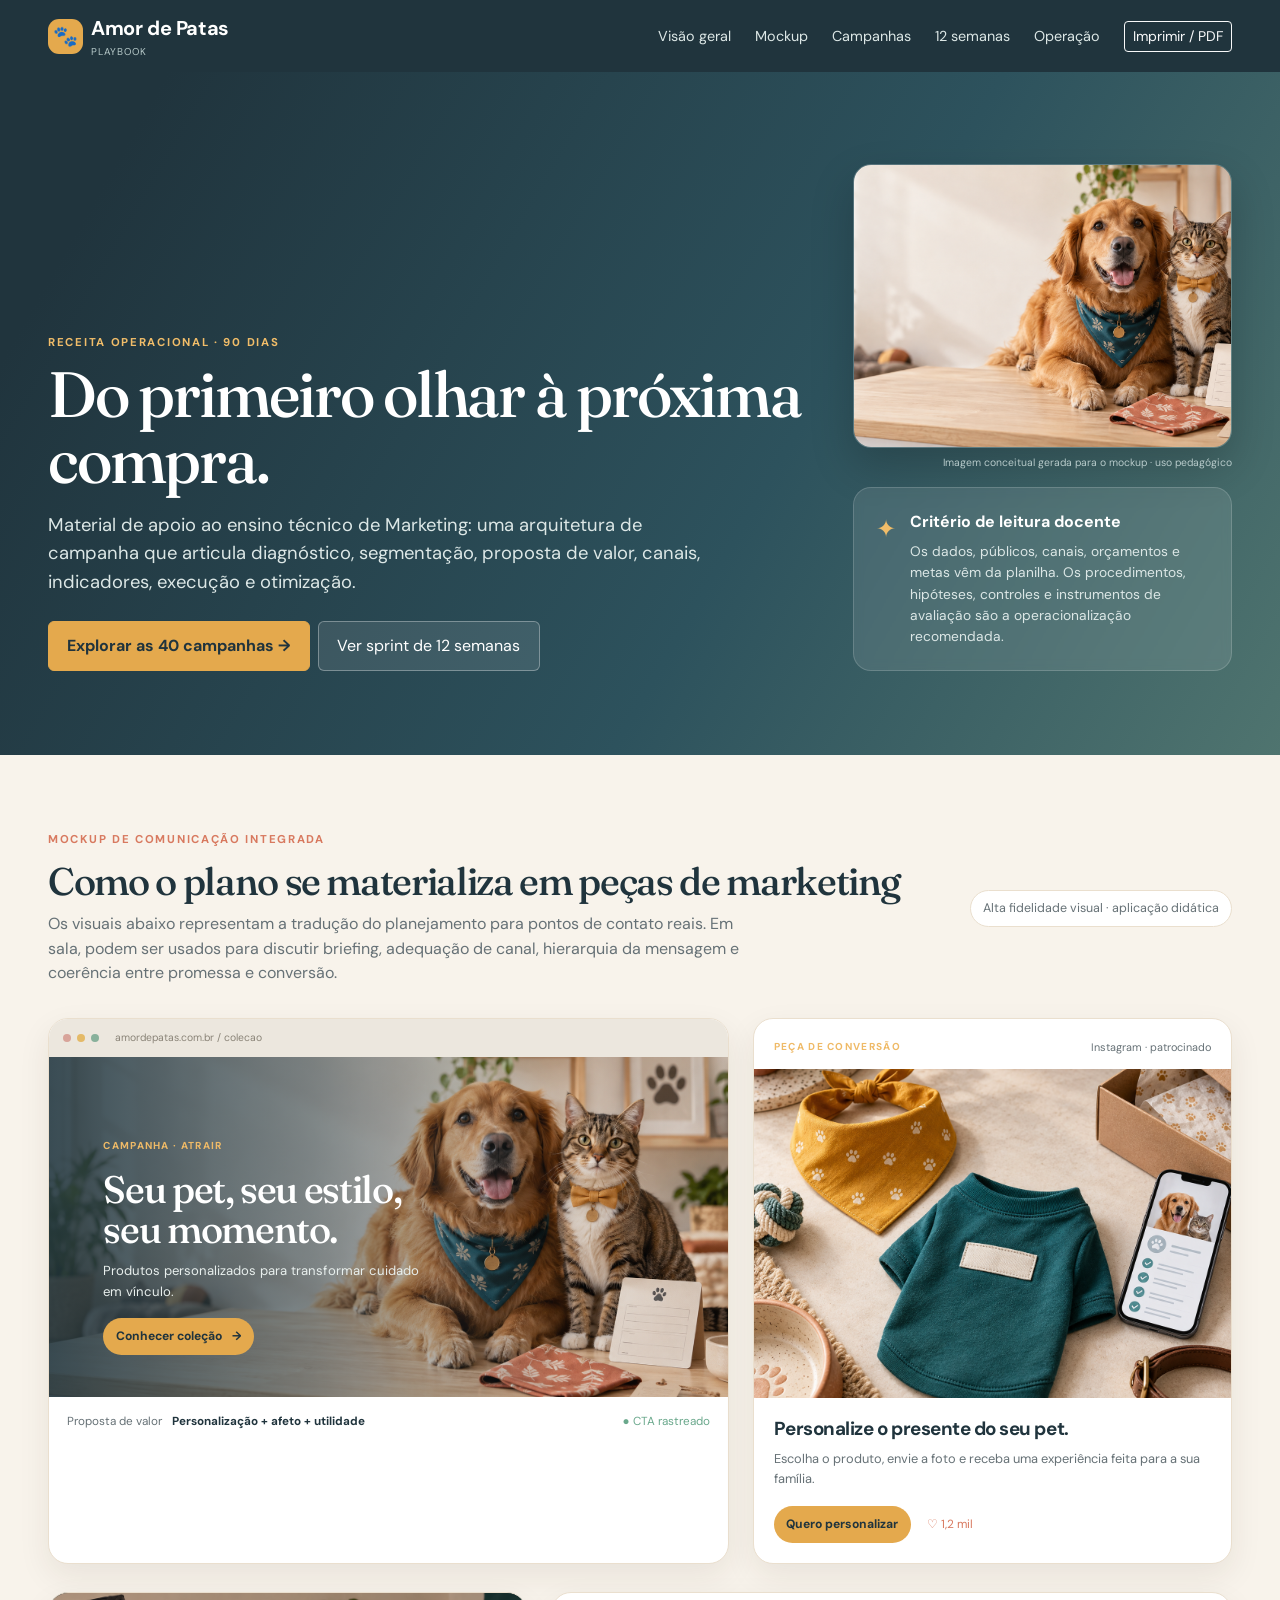
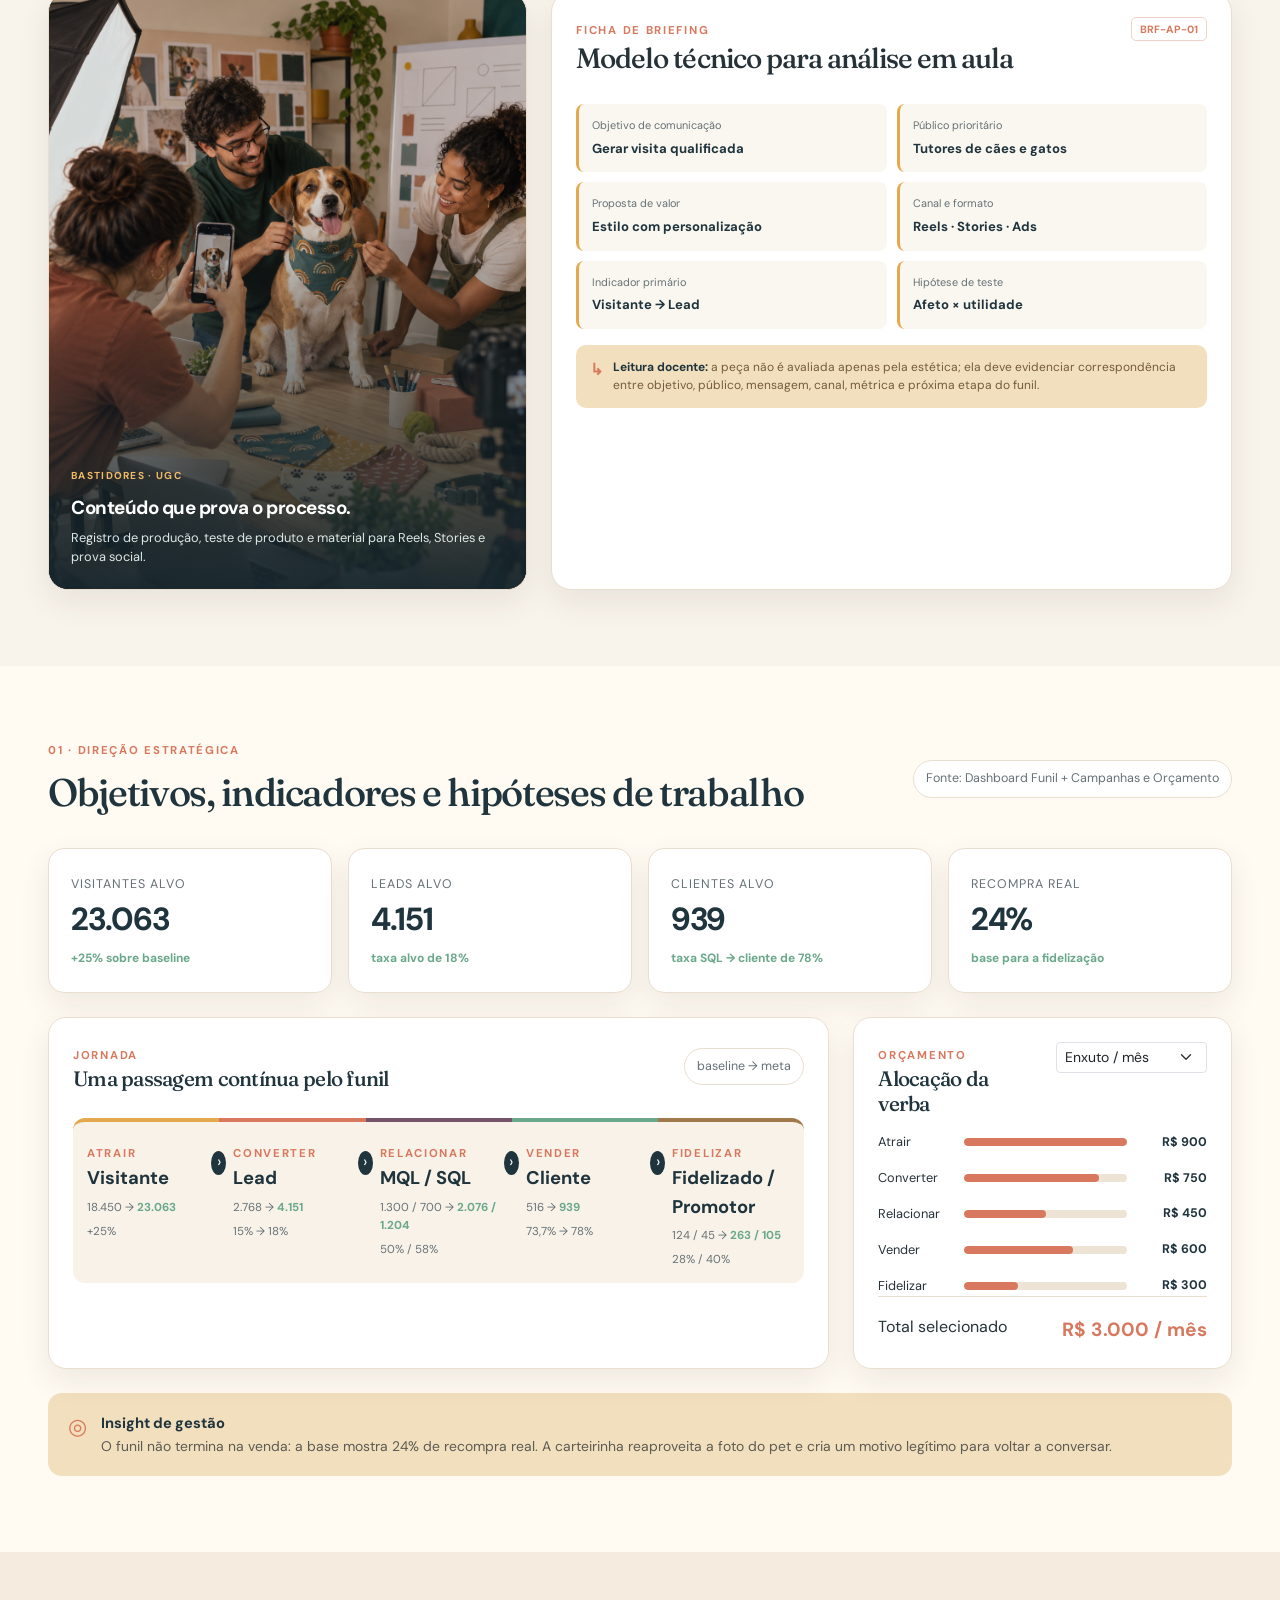
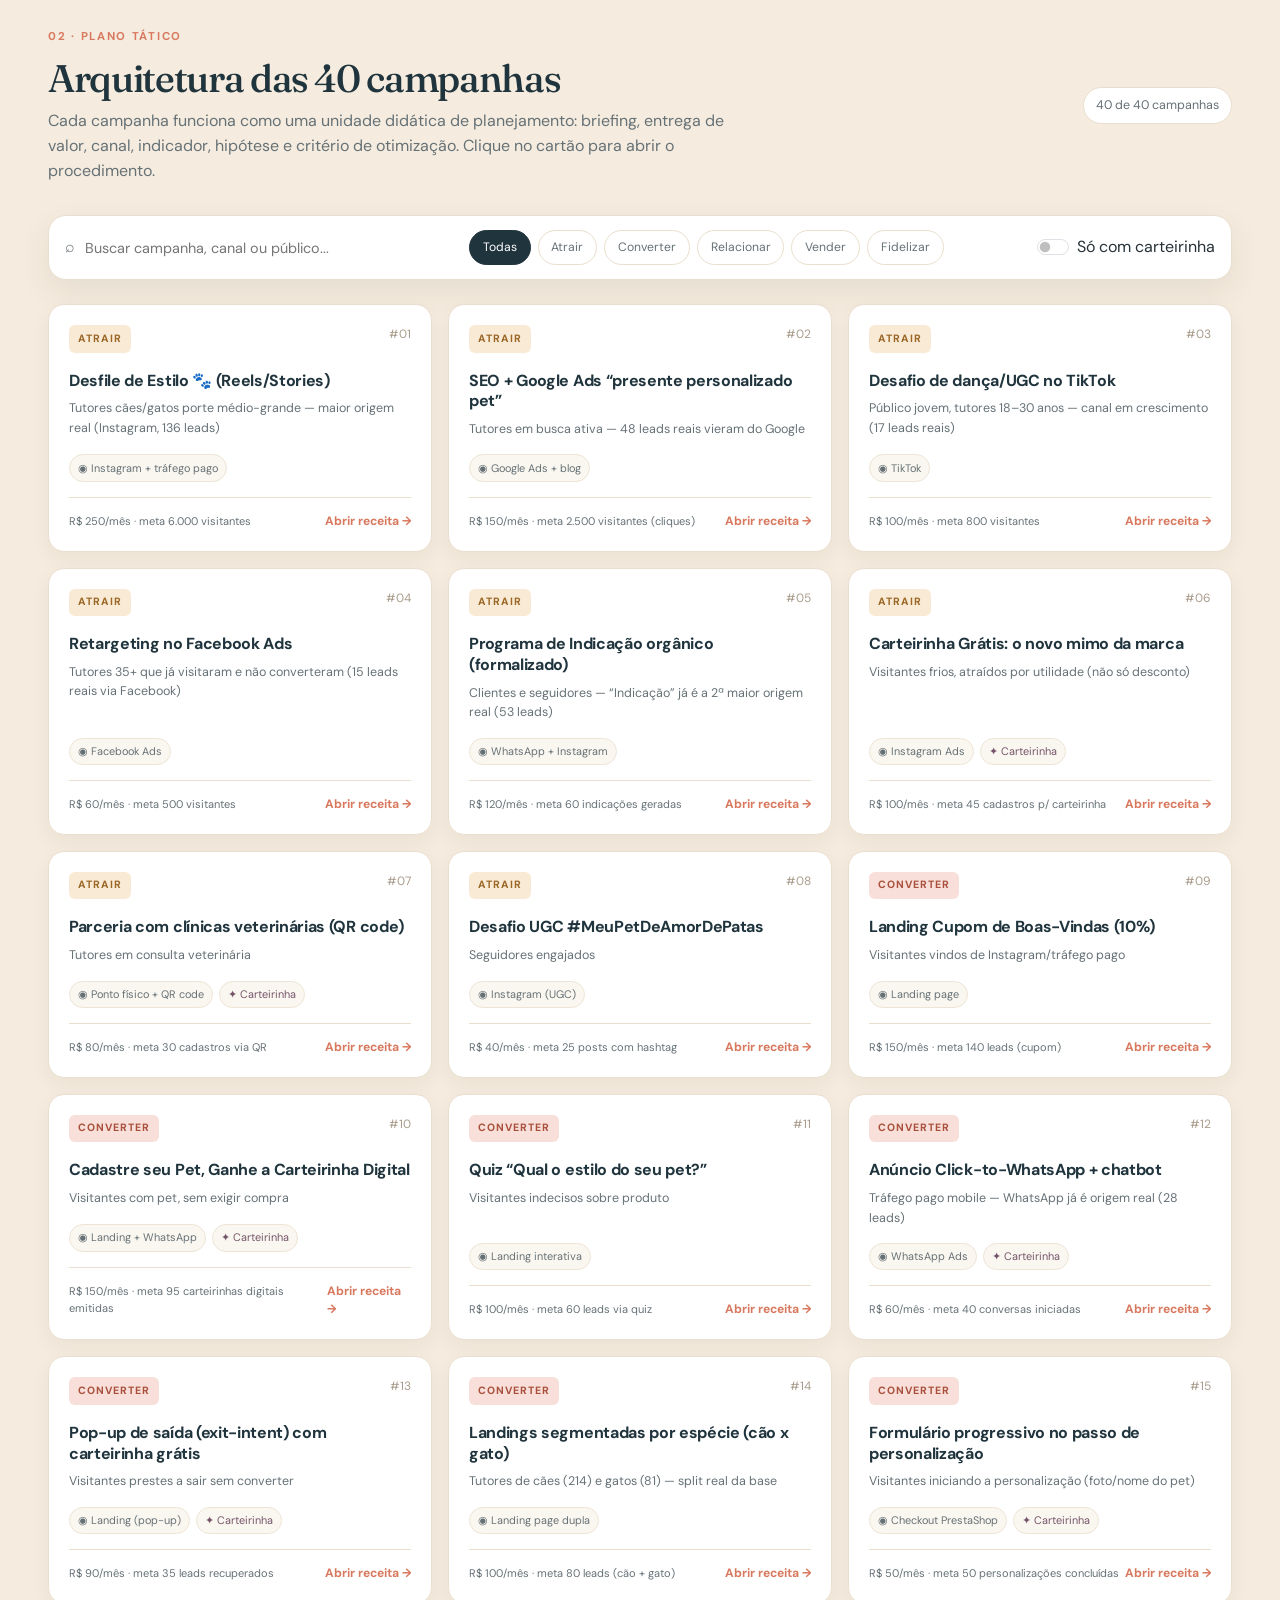
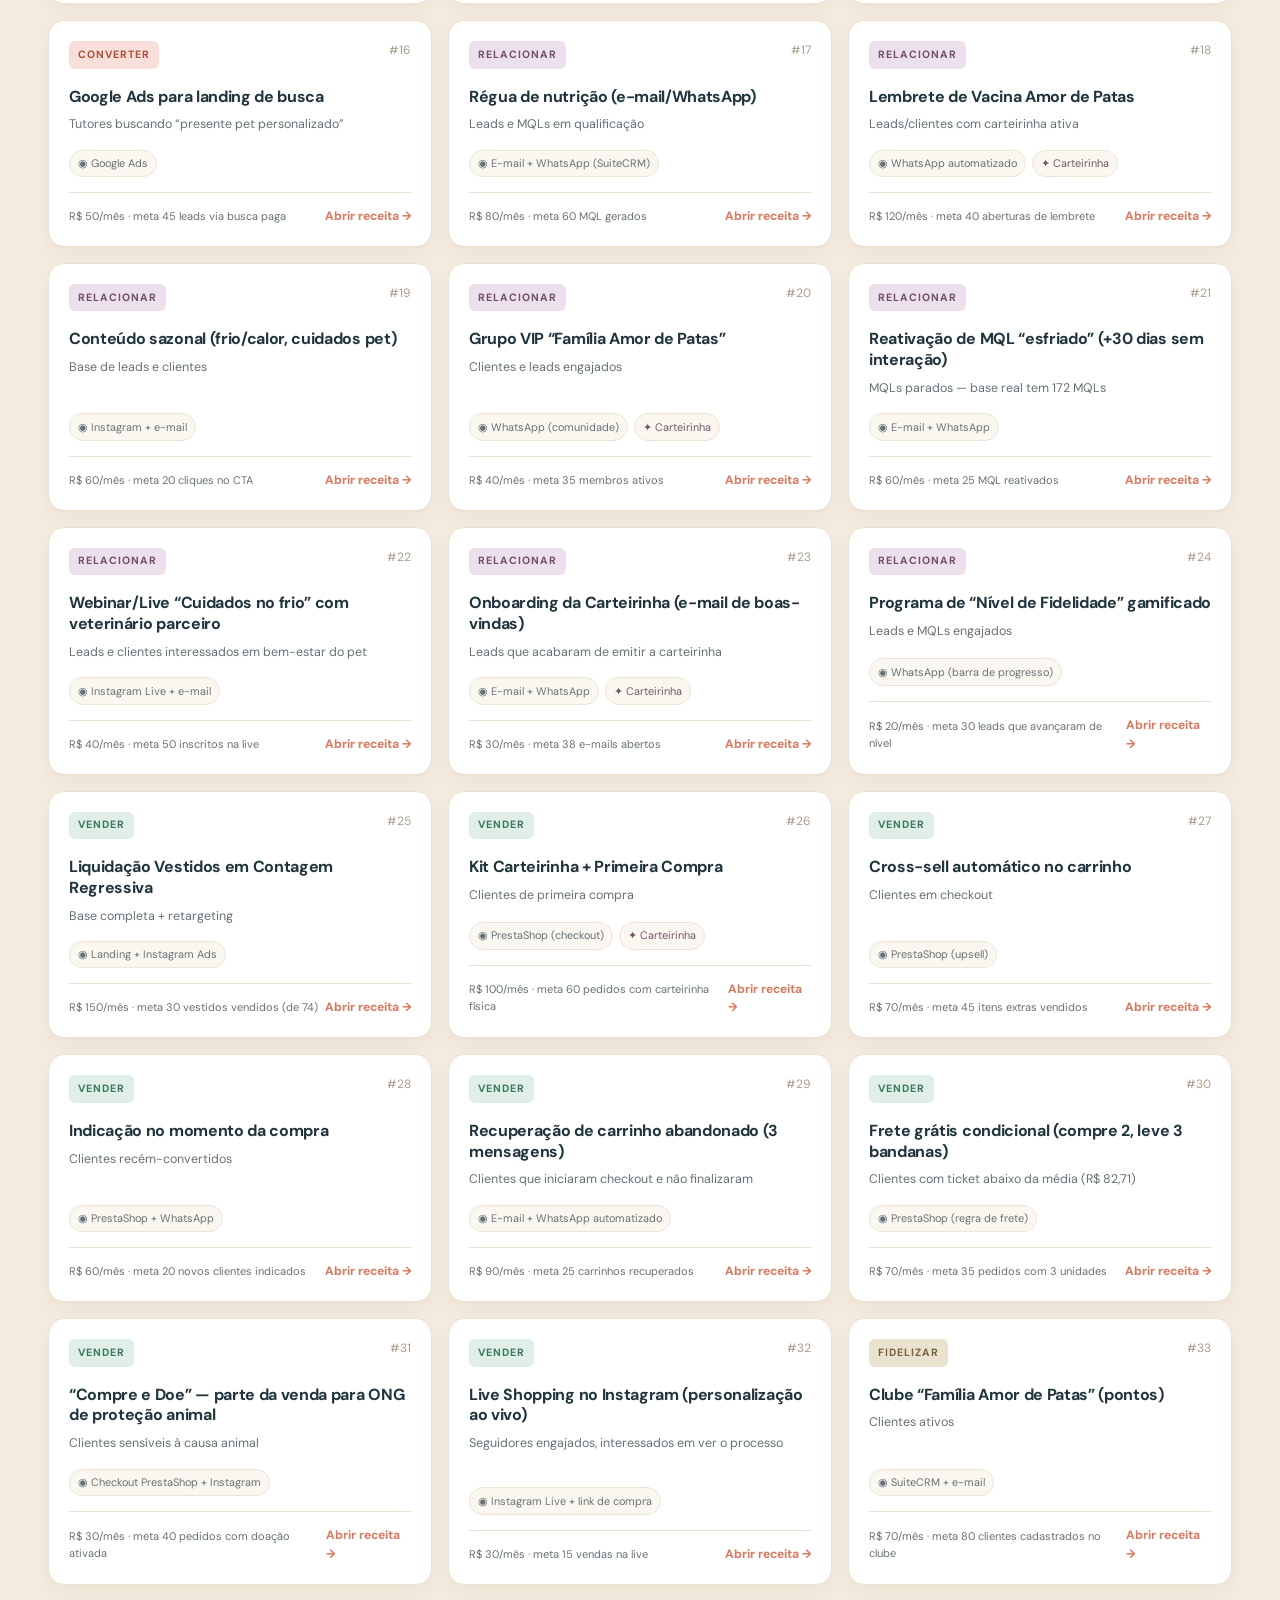
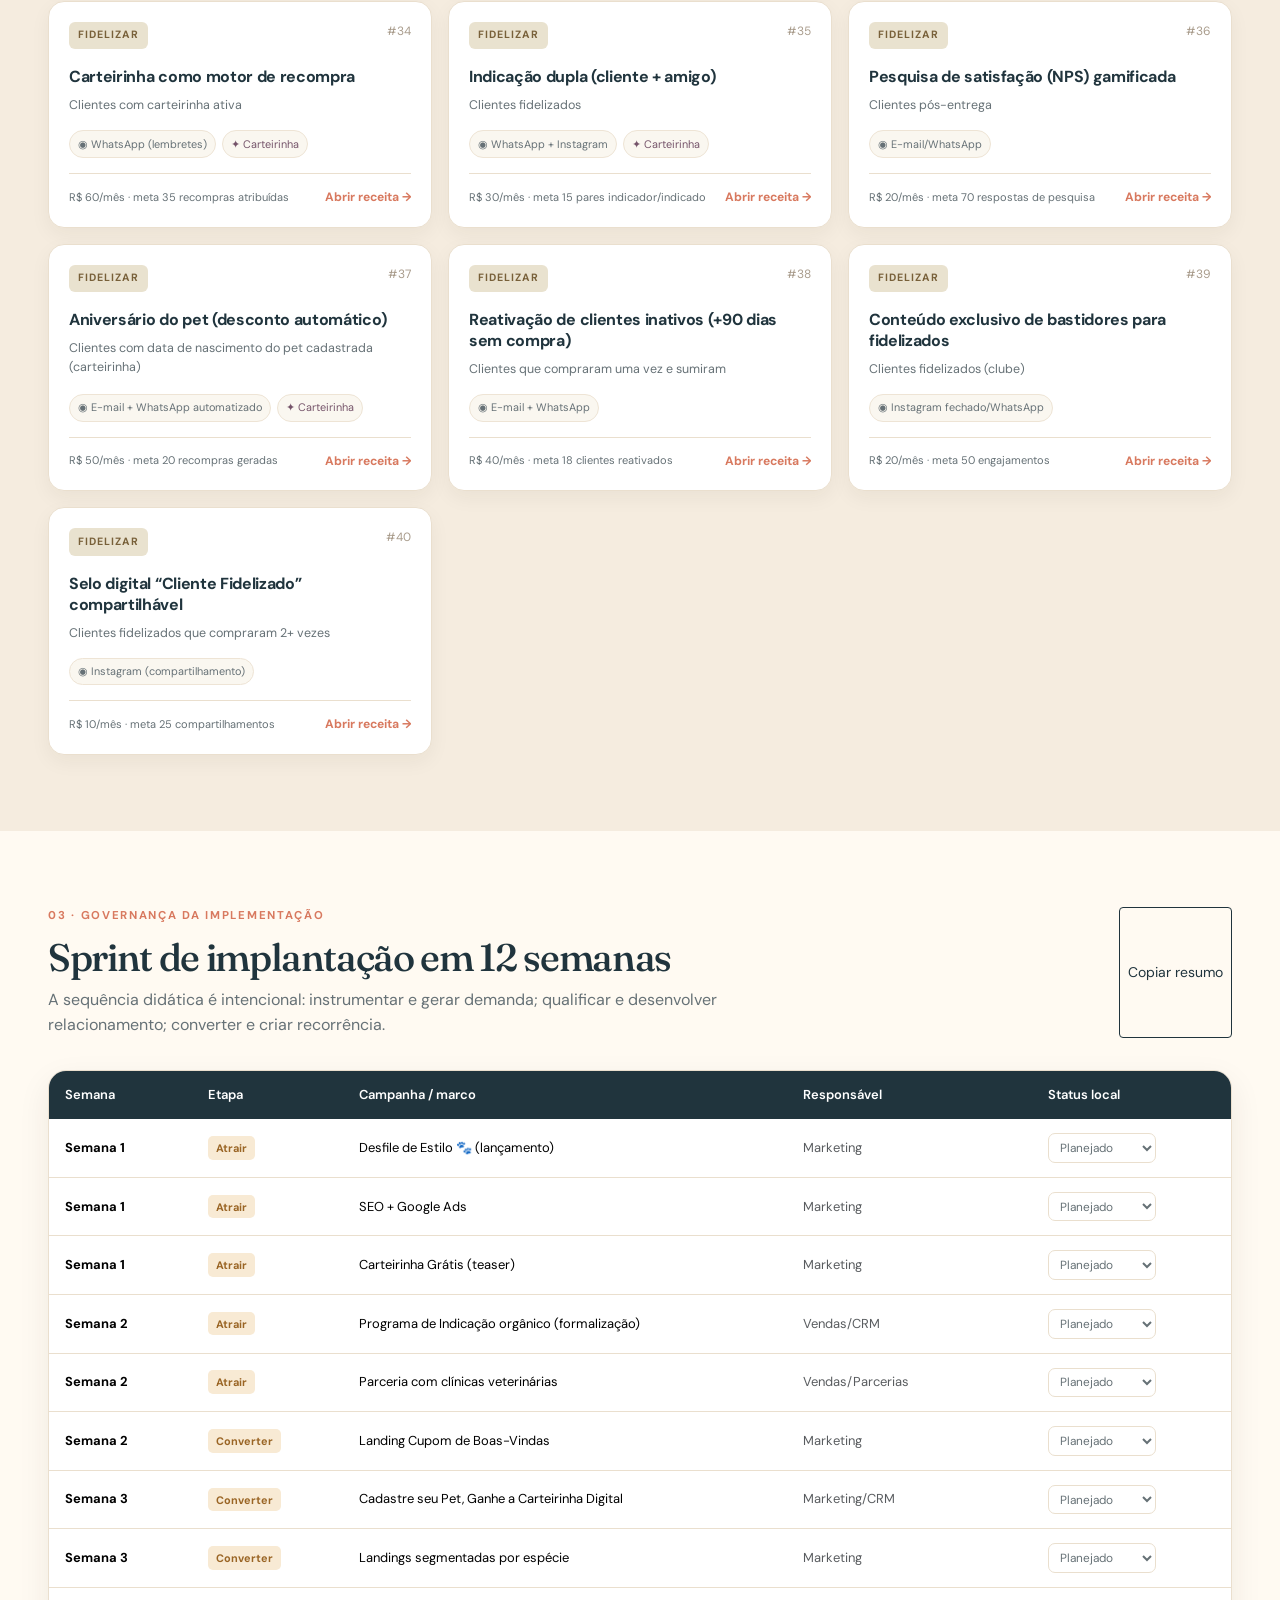
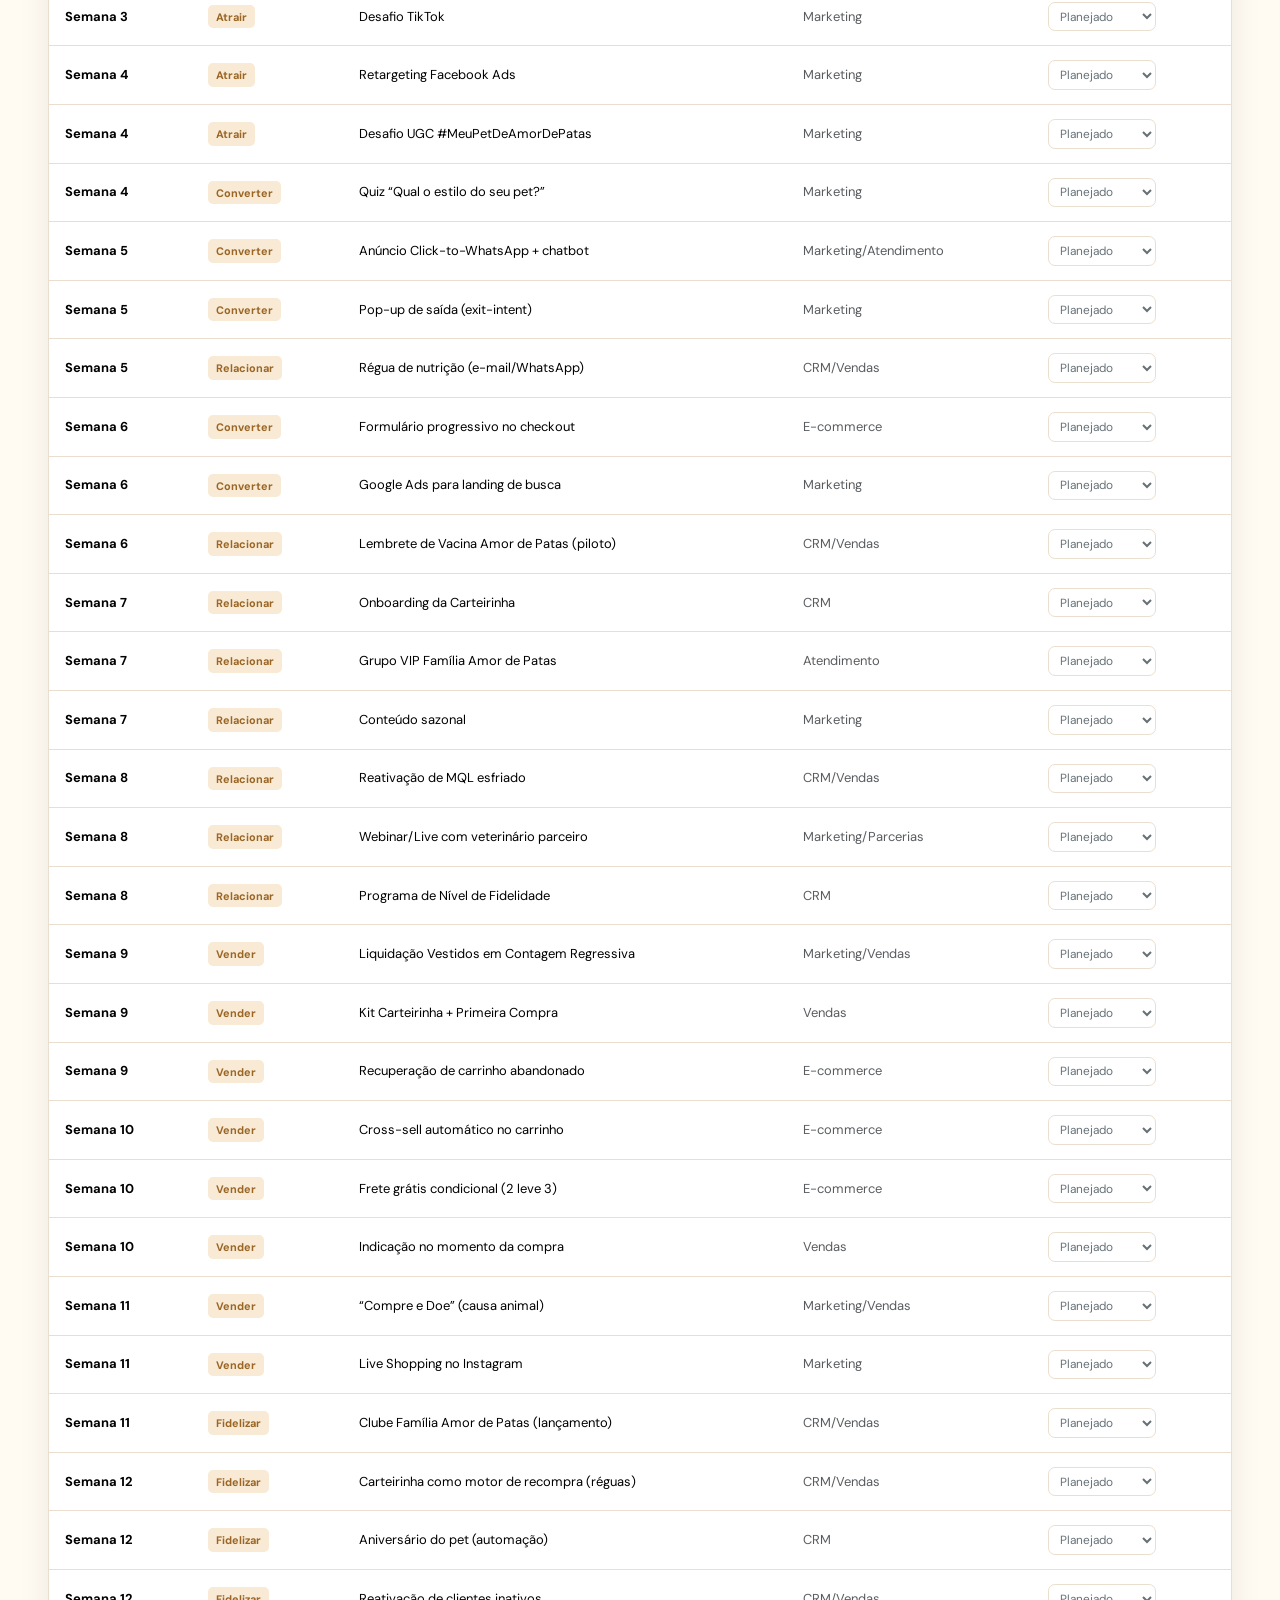
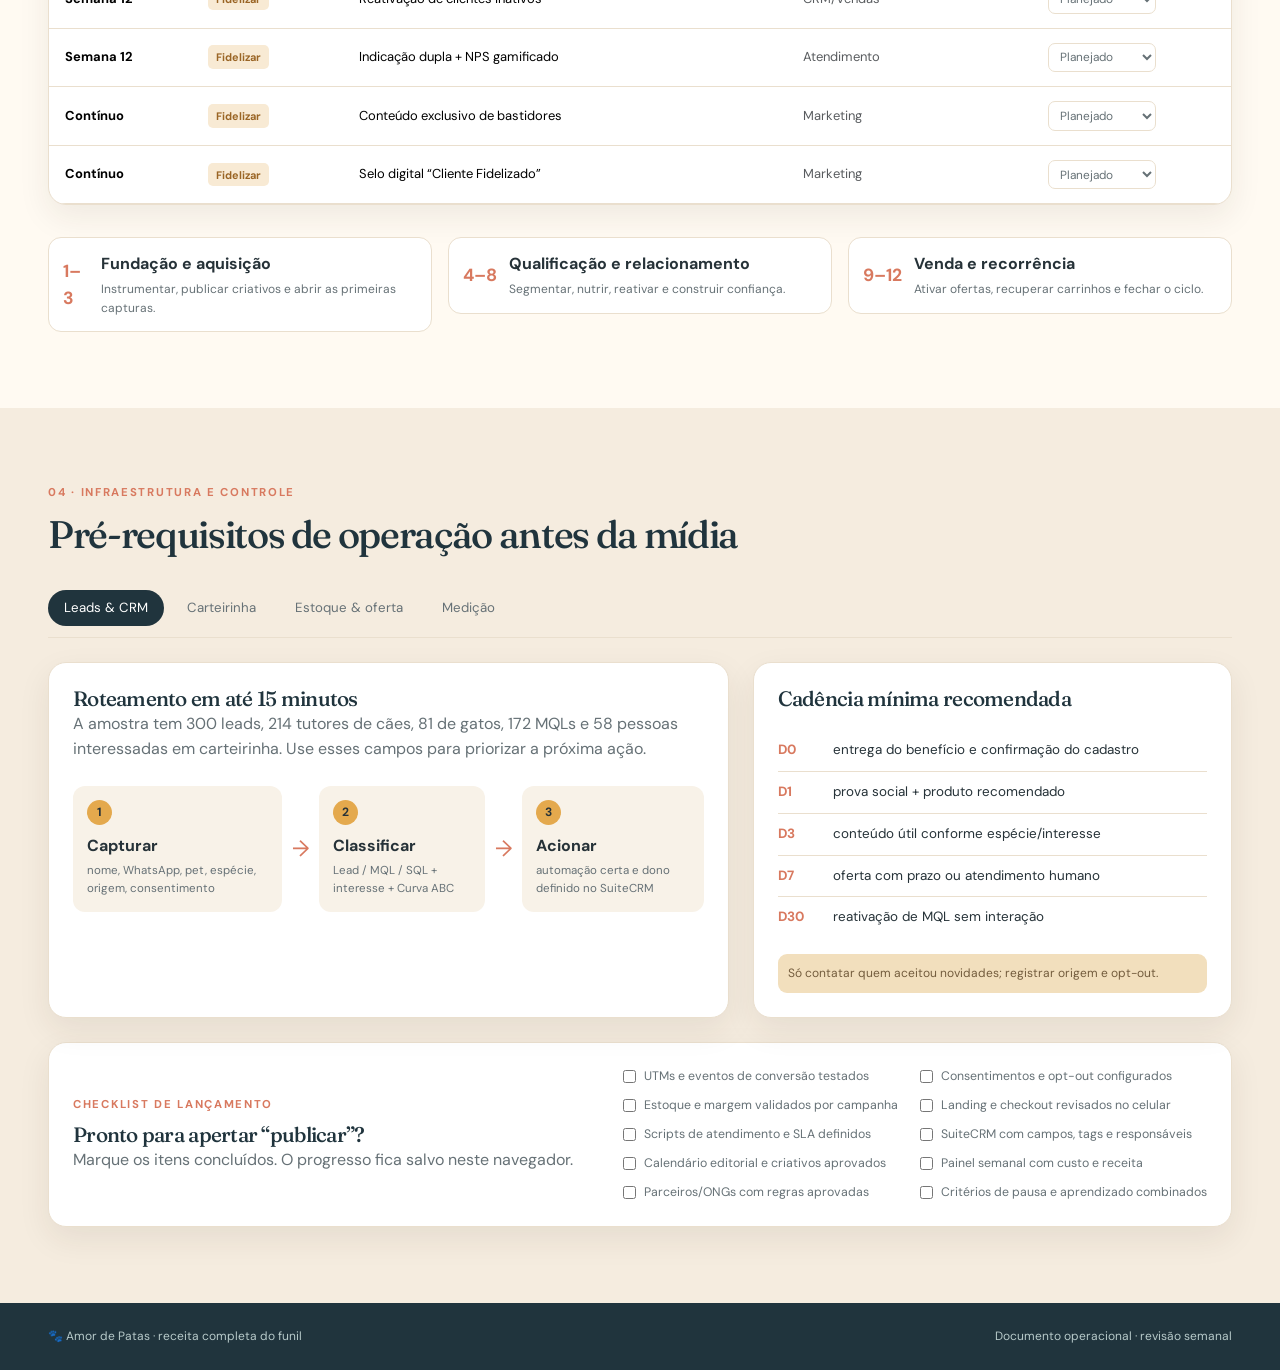
==== commit fc8108c5: "Add files via upload" ====
--- a/index.html
+++ b/index.html
@@ -19,6 +19,7 @@
       <div class="collapse navbar-collapse" id="mainNav">
         <ul class="navbar-nav ms-auto align-items-lg-center gap-lg-2">
           <li class="nav-item"><a class="nav-link" href="#visao-geral">Visão geral</a></li>
+          <li class="nav-item"><a class="nav-link" href="#mockup">Mockup</a></li>
           <li class="nav-item"><a class="nav-link" href="#campanhas">Campanhas</a></li>
           <li class="nav-item"><a class="nav-link" href="#calendario">12 semanas</a></li>
           <li class="nav-item"><a class="nav-link" href="#operacao">Operação</a></li>
@@ -35,25 +36,40 @@
           <div class="col-xl-8">
             <p class="eyebrow">RECEITA OPERACIONAL · 90 DIAS</p>
             <h1>Do primeiro olhar à próxima compra.</h1>
-            <p class="hero-lead">Um playbook acionável para transformar as ideias da planilha em campanhas publicáveis, mensuráveis e conectadas pela carteirinha de vacinação.</p>
+            <p class="hero-lead">Material de apoio ao ensino técnico de Marketing: uma arquitetura de campanha que articula diagnóstico, segmentação, proposta de valor, canais, indicadores, execução e otimização.</p>
             <div class="d-flex flex-wrap gap-2 mt-4">
               <a class="btn btn-brand" href="#campanhas">Explorar as 40 campanhas <span>→</span></a>
               <a class="btn btn-soft" href="#calendario">Ver sprint de 12 semanas</a>
             </div>
           </div>
           <div class="col-xl-4">
+            <figure class="hero-visual mb-3">
+              <img src="assets/hero-pet-studio-v2.png" alt="Cão e gato em estúdio com acessórios personalizados e carteirinha de vacinação" loading="eager">
+              <figcaption>Imagem conceitual gerada para o mockup · uso pedagógico</figcaption>
+            </figure>
             <div class="hero-note">
               <span class="note-icon">✦</span>
-              <div><strong>Como ler este playbook</strong><p>Dados, nomes, públicos, canais, orçamentos e metas vêm da planilha. Os passos, mensagens, testes e controles são a operacionalização recomendada.</p></div>
+              <div><strong>Critério de leitura docente</strong><p>Os dados, públicos, canais, orçamentos e metas vêm da planilha. Os procedimentos, hipóteses, controles e instrumentos de avaliação são a operacionalização recomendada.</p></div>
             </div>
           </div>
         </div>
       </div>
     </header>
 
+    <section id="mockup" class="section-block mockup-section">
+      <div class="container-fluid px-lg-5">
+        <div class="section-heading"><div><p class="eyebrow">MOCKUP DE COMUNICAÇÃO INTEGRADA</p><h2>Como o plano se materializa em peças de marketing</h2><p class="section-intro">Os visuais abaixo representam a tradução do planejamento para pontos de contato reais. Em sala, podem ser usados para discutir briefing, adequação de canal, hierarquia da mensagem e coerência entre promessa e conversão.</p></div><span class="source-chip">Alta fidelidade visual · aplicação didática</span></div>
+        <div class="row g-4 align-items-stretch">
+          <div class="col-xl-7"><div class="browser-mockup h-100"><div class="browser-bar"><span></span><span></span><span></span><small>amordepatas.com.br / colecao</small></div><div class="landing-mock"><img src="assets/hero-pet-studio-v2.png" alt="Cena de campanha com cão e gato" loading="lazy"><div class="landing-overlay"><span class="mock-label">CAMPANHA · ATRAIR</span><h3>Seu pet, seu estilo, seu momento.</h3><p>Produtos personalizados para transformar cuidado em vínculo.</p><button class="mock-cta">Conhecer coleção <span>→</span></button></div></div><div class="landing-footer"><span>Proposta de valor</span><b>Personalização + afeto + utilidade</b><span class="mock-status">● CTA rastreado</span></div></div></div>
+          <div class="col-xl-5"><div class="ad-mockup h-100"><div class="ad-head"><span class="mock-label">PEÇA DE CONVERSÃO</span><span class="ad-platform">Instagram · patrocinado</span></div><img src="assets/product-flatlay-v2.png" alt="Composição de produtos personalizados e carteirinha" loading="lazy"><div class="ad-copy"><h3>Personalize o presente do seu pet.</h3><p>Escolha o produto, envie a foto e receba uma experiência feita para a sua família.</p><div class="ad-actions"><button class="mock-cta">Quero personalizar</button><span>♡ 1,2 mil</span></div></div></div></div>
+        </div>
+        <div class="row g-4 mt-1 align-items-stretch"><div class="col-lg-5"><div class="production-mockup h-100"><img src="assets/content-production-v2.png" alt="Equipe produzindo conteúdo para campanha pet" loading="lazy"><div class="production-caption"><span class="mock-label">BASTIDORES · UGC</span><h3>Conteúdo que prova o processo.</h3><p>Registro de produção, teste de produto e material para Reels, Stories e prova social.</p></div></div></div><div class="col-lg-7"><div class="briefing-board h-100"><div class="panel-heading"><div><span class="eyebrow">FICHA DE BRIEFING</span><h3>Modelo técnico para análise em aula</h3></div><span class="board-code">BRF-AP-01</span></div><div class="briefing-grid"><div><small>Objetivo de comunicação</small><strong>Gerar visita qualificada</strong></div><div><small>Público prioritário</small><strong>Tutores de cães e gatos</strong></div><div><small>Proposta de valor</small><strong>Estilo com personalização</strong></div><div><small>Canal e formato</small><strong>Reels · Stories · Ads</strong></div><div><small>Indicador primário</small><strong>Visitante → Lead</strong></div><div><small>Hipótese de teste</small><strong>Afeto × utilidade</strong></div></div><div class="annotation"><span>↳</span><p><b>Leitura docente:</b> a peça não é avaliada apenas pela estética; ela deve evidenciar correspondência entre objetivo, público, mensagem, canal, métrica e próxima etapa do funil.</p></div></div></div></div>
+      </div>
+    </section>
+
     <section id="visao-geral" class="section-block">
       <div class="container-fluid px-lg-5">
-        <div class="section-heading"><div><p class="eyebrow">01 · DIREÇÃO</p><h2>O norte dos próximos 90 dias</h2></div><span class="source-chip">Fonte: Dashboard Funil + Campanhas e Orçamento</span></div>
+        <div class="section-heading"><div><p class="eyebrow">01 · DIREÇÃO ESTRATÉGICA</p><h2>Objetivos, indicadores e hipóteses de trabalho</h2></div><span class="source-chip">Fonte: Dashboard Funil + Campanhas e Orçamento</span></div>
         <div id="kpiGrid" class="row g-3 mb-4"></div>
         <div class="row g-4 align-items-stretch">
           <div class="col-lg-8"><div class="panel h-100"><div class="panel-heading"><div><span class="eyebrow">JORNADA</span><h3>Uma passagem contínua pelo funil</h3></div><span class="mini-caption">baseline → meta</span></div><div id="funnelRoadmap" class="funnel-roadmap"></div></div></div>
@@ -65,7 +81,7 @@
 
     <section id="campanhas" class="section-block section-tint">
       <div class="container-fluid px-lg-5">
-        <div class="section-heading align-items-end"><div><p class="eyebrow">02 · EXECUÇÃO</p><h2>As 40 campanhas, prontas para sair do papel</h2><p class="section-intro">Clique em qualquer cartão para abrir a receita completa: preparação, ativação, atendimento, medição e otimização.</p></div><div class="campaign-count" id="campaignCount">40 campanhas</div></div>
+        <div class="section-heading align-items-end"><div><p class="eyebrow">02 · PLANO TÁTICO</p><h2>Arquitetura das 40 campanhas</h2><p class="section-intro">Cada campanha funciona como uma unidade didática de planejamento: briefing, entrega de valor, canal, indicador, hipótese e critério de otimização. Clique no cartão para abrir o procedimento.</p></div><div class="campaign-count" id="campaignCount">40 campanhas</div></div>
         <div class="toolbar panel mb-4"><div class="search-wrap"><span>⌕</span><input id="campaignSearch" type="search" placeholder="Buscar campanha, canal ou público..." aria-label="Buscar campanha"></div><div id="stageFilters" class="filter-group" role="group" aria-label="Filtrar campanhas"></div><label class="form-check form-switch mb-0 ms-lg-auto"><input id="cardFilter" class="form-check-input" type="checkbox"><span class="form-check-label">Só com carteirinha</span></label></div>
         <div id="campaignGrid" class="row g-3"></div>
         <div id="emptyState" class="empty-state d-none"><div>🐾</div><h3>Nenhuma campanha encontrada</h3><p>Ajuste a busca ou remova o filtro para ver o plano completo.</p></div>
@@ -74,7 +90,7 @@
 
     <section id="calendario" class="section-block">
       <div class="container-fluid px-lg-5">
-        <div class="section-heading"><div><p class="eyebrow">03 · RITMO</p><h2>Sprint de implantação em 12 semanas</h2><p class="section-intro">A ordem é intencional: primeiro instrumentar e gerar demanda; depois nutrir, converter e criar recorrência.</p></div><button id="copyCalendarBtn" class="btn btn-outline-brand btn-sm">Copiar resumo</button></div>
+        <div class="section-heading"><div><p class="eyebrow">03 · GOVERNANÇA DA IMPLEMENTAÇÃO</p><h2>Sprint de implantação em 12 semanas</h2><p class="section-intro">A sequência didática é intencional: instrumentar e gerar demanda; qualificar e desenvolver relacionamento; converter e criar recorrência.</p></div><button id="copyCalendarBtn" class="btn btn-outline-brand btn-sm">Copiar resumo</button></div>
         <div class="calendar-shell panel"><div class="table-responsive"><table class="table align-middle mb-0"><thead><tr><th>Semana</th><th>Etapa</th><th>Campanha / marco</th><th>Responsável</th><th>Status local</th></tr></thead><tbody id="calendarBody"></tbody></table></div></div>
         <div class="row g-3 mt-3"><div class="col-md-4"><div class="phase-callout"><span>1–3</span><div><strong>Fundação e aquisição</strong><small>Instrumentar, publicar criativos e abrir as primeiras capturas.</small></div></div></div><div class="col-md-4"><div class="phase-callout"><span>4–8</span><div><strong>Qualificação e relacionamento</strong><small>Segmentar, nutrir, reativar e construir confiança.</small></div></div></div><div class="col-md-4"><div class="phase-callout"><span>9–12</span><div><strong>Venda e recorrência</strong><small>Ativar ofertas, recuperar carrinhos e fechar o ciclo.</small></div></div></div></div>
       </div>
@@ -82,7 +98,7 @@
 
     <section id="operacao" class="section-block section-tint">
       <div class="container-fluid px-lg-5">
-        <div class="section-heading"><div><p class="eyebrow">04 · SISTEMA</p><h2>O que precisa estar funcionando antes da mídia</h2></div></div>
+        <div class="section-heading"><div><p class="eyebrow">04 · INFRAESTRUTURA E CONTROLE</p><h2>Pré-requisitos de operação antes da mídia</h2></div></div>
         <ul class="nav nav-pills ops-tabs mb-4" id="opsTabs" role="tablist"><li class="nav-item"><button class="nav-link active" data-bs-toggle="pill" data-bs-target="#tab-leads">Leads & CRM</button></li><li class="nav-item"><button class="nav-link" data-bs-toggle="pill" data-bs-target="#tab-card">Carteirinha</button></li><li class="nav-item"><button class="nav-link" data-bs-toggle="pill" data-bs-target="#tab-stock">Estoque & oferta</button></li><li class="nav-item"><button class="nav-link" data-bs-toggle="pill" data-bs-target="#tab-metrics">Medição</button></li></ul>
         <div class="tab-content">
           <div class="tab-pane fade show active" id="tab-leads"><div class="row g-4"><div class="col-lg-7"><div class="panel h-100"><h3>Roteamento em até 15 minutos</h3><p class="muted">A amostra tem 300 leads, 214 tutores de cães, 81 de gatos, 172 MQLs e 58 pessoas interessadas em carteirinha. Use esses campos para priorizar a próxima ação.</p><div class="lead-flow"><div><b>1</b><strong>Capturar</strong><small>nome, WhatsApp, pet, espécie, origem, consentimento</small></div><i>→</i><div><b>2</b><strong>Classificar</strong><small>Lead / MQL / SQL + interesse + Curva ABC</small></div><i>→</i><div><b>3</b><strong>Acionar</strong><small>automação certa e dono definido no SuiteCRM</small></div></div></div></div><div class="col-lg-5"><div class="panel h-100"><h3>Cadência mínima recomendada</h3><ul class="clean-list"><li><span>D0</span>entrega do benefício e confirmação do cadastro</li><li><span>D1</span>prova social + produto recomendado</li><li><span>D3</span>conteúdo útil conforme espécie/interesse</li><li><span>D7</span>oferta com prazo ou atendimento humano</li><li><span>D30</span>reativação de MQL sem interação</li></ul><div class="small-callout">Só contatar quem aceitou novidades; registrar origem e opt-out.</div></div></div></div></div>
@@ -97,7 +113,7 @@
 
   <footer class="app-footer"><div class="container-fluid px-lg-5 d-flex flex-wrap justify-content-between gap-3"><span>🐾 Amor de Patas · receita completa do funil</span><span>Documento operacional · revisão semanal</span></div></footer>
 
-  <div class="modal fade" id="campaignModal" tabindex="-1" aria-hidden="true"><div class="modal-dialog modal-dialog-centered modal-xl modal-dialog-scrollable"><div class="modal-content"><div class="modal-header"><div><p id="modalEyebrow" class="eyebrow mb-1"></p><h2 id="modalTitle" class="modal-title"></h2></div><button type="button" class="btn-close" data-bs-dismiss="modal" aria-label="Fechar"></button></div><div class="modal-body"><div id="modalMeta" class="modal-meta mb-4"></div><div class="row g-4"><div class="col-lg-8"><div class="recipe-label">RECEITA DE EXECUÇÃO</div><div id="modalSteps" class="recipe-steps"></div></div><div class="col-lg-4"><div id="modalSidebar"></div></div></div></div></div></div></div>
+  <div class="modal fade" id="campaignModal" tabindex="-1" aria-hidden="true"><div class="modal-dialog modal-dialog-centered modal-xl modal-dialog-scrollable"><div class="modal-content"><div class="modal-header"><div><p id="modalEyebrow" class="eyebrow mb-1"></p><h2 id="modalTitle" class="modal-title"></h2></div><button type="button" class="btn-close" data-bs-dismiss="modal" aria-label="Fechar"></button></div><div class="modal-body"><div id="modalMeta" class="modal-meta mb-4"></div><div class="row g-4"><div class="col-lg-8"><div class="recipe-label">PROCEDIMENTO OPERACIONAL PADRÃO (POP)</div><div id="modalSteps" class="recipe-steps"></div><div class="recipe-label mockup-title-label">MOCKUP APLICADO · EXEMPLO PRONTO PARA ADAPTAÇÃO</div><div id="modalMockup"></div></div><div class="col-lg-4"><div id="modalSidebar"></div></div></div></div></div></div></div>
 
   <script src="https://cdn.jsdelivr.net/npm/bootstrap@5.3.3/dist/js/bootstrap.bundle.min.js"></script>
   <script src="script.js"></script>
--- a/style.css
+++ b/style.css
@@ -2,3 +2,5 @@
 *{box-sizing:border-box}html{scroll-behavior:smooth}body{margin:0;background:var(--cream);color:var(--ink);font-family:'DM Sans',sans-serif;line-height:1.55}.app-nav{background:var(--navy);min-height:68px}.navbar-brand{font-weight:700;letter-spacing:-.02em}.navbar-brand small{display:block;font-weight:400;font-size:.62rem;letter-spacing:.08em;text-transform:uppercase;color:#b7caca}.brand-mark{display:grid;place-items:center;background:var(--amber);color:var(--navy);width:35px;height:35px;border-radius:11px}.nav-link{font-size:.9rem;color:#dce7e6!important}.nav-link:hover{color:#fff!important}.hero-section{background:linear-gradient(120deg,#20343d 10%,#2d525d 60%,#4f746f);color:#fff;padding:92px 0 84px;position:relative;overflow:hidden}.hero-section:after{content:'🐾';position:absolute;right:5%;top:14%;font-size:10rem;opacity:.07;transform:rotate(-18deg)}.eyebrow{color:var(--coral);font-size:.71rem;font-weight:700;letter-spacing:.15em;margin:0 0 .6rem;text-transform:uppercase}.hero-section .eyebrow{color:#f1bd69}.hero-section h1,h1,h2,h3{font-family:'Fraunces',serif;letter-spacing:-.035em}.hero-section h1{font-size:clamp(2.6rem,5vw,5rem);max-width:760px;line-height:1.02;margin:0 0 1.2rem}.hero-lead{max-width:680px;color:#dce7e6;font-size:1.15rem}.btn-brand{background:var(--amber);color:var(--navy);border:1px solid var(--amber);font-weight:700;padding:.75rem 1.15rem}.btn-brand:hover{background:#f0bd6a;color:var(--navy)}.btn-soft{background:rgba(255,255,255,.1);color:#fff;border:1px solid rgba(255,255,255,.32);padding:.75rem 1.15rem}.btn-soft:hover{background:#fff;color:var(--navy)}.hero-note{position:relative;z-index:1;display:flex;gap:14px;padding:22px;background:rgba(255,255,255,.1);border:1px solid rgba(255,255,255,.16);border-radius:18px;backdrop-filter:blur(5px)}.hero-note p{font-size:.86rem;color:#dce7e6;margin:.35rem 0 0}.note-icon{color:#f1bd69;font-size:1.5rem}.section-block{padding:76px 0}.section-tint{background:var(--sand)}.section-heading{display:flex;justify-content:space-between;gap:20px;margin-bottom:32px}.section-heading h2{font-size:clamp(1.8rem,3vw,2.7rem);margin:0;color:var(--navy)}.section-intro{color:var(--ink-soft);max-width:700px;margin:.5rem 0 0}.source-chip,.campaign-count,.mini-caption{align-self:center;color:var(--ink-soft);font-size:.78rem;border:1px solid var(--line);background:#fff;padding:.5rem .75rem;border-radius:999px;white-space:nowrap}.panel{background:var(--paper);border:1px solid var(--line);border-radius:18px;box-shadow:var(--shadow);padding:24px}.panel-heading{display:flex;justify-content:space-between;gap:14px;align-items:start}.panel h3{font-size:1.3rem;margin:0;color:var(--navy)}.muted{color:var(--ink-soft)}.kpi-card{height:100%;padding:22px;border:1px solid var(--line);border-radius:16px;background:var(--paper);box-shadow:var(--shadow)}.kpi-card .kpi-label{color:var(--ink-soft);font-size:.78rem;text-transform:uppercase;letter-spacing:.08em}.kpi-card strong{display:block;font-size:2rem;color:var(--navy);letter-spacing:-.04em}.kpi-card small{color:var(--ink-soft)}.kpi-delta{font-size:.75rem;color:var(--mint)!important;font-weight:700}.funnel-roadmap{display:flex;align-items:stretch;gap:0;margin-top:26px;overflow-x:auto;padding-bottom:5px}.funnel-step{min-width:125px;flex:1;position:relative;padding:18px 14px 14px;background:#f8f2e8;border-top:4px solid var(--amber)}.funnel-step:first-child{border-radius:12px 0 0 12px}.funnel-step:last-child{border-radius:0 12px 12px 0}.funnel-step:not(:last-child):after{content:'›';position:absolute;right:-7px;top:29px;width:15px;height:24px;border-radius:50%;background:var(--navy);color:#fff;text-align:center;line-height:21px;z-index:2}.funnel-step:nth-child(2){border-color:var(--coral)}.funnel-step:nth-child(3){border-color:var(--plum)}.funnel-step:nth-child(4){border-color:var(--mint)}.funnel-step:nth-child(5){border-color:#a17a4b}.funnel-step b{display:block;color:var(--navy);font-size:1.15rem}.funnel-step small{display:block;color:var(--ink-soft);font-size:.72rem;margin-top:6px}.funnel-step .goal{color:var(--mint);font-weight:700}.budget-panel{display:flex;flex-direction:column}.budget-row{display:flex;align-items:center;gap:10px;margin-top:16px}.budget-row label{font-size:.8rem;width:76px}.budget-bar{height:8px;border-radius:99px;background:#eee4d5;flex:1;overflow:hidden}.budget-bar i{display:block;height:100%;border-radius:99px;background:var(--coral)}.budget-row strong{font-size:.78rem;color:var(--navy);width:70px;text-align:right}.budget-total{border-top:1px solid var(--line);display:flex;justify-content:space-between;margin-top:auto;padding-top:18px}.budget-total strong{color:var(--coral);font-size:1.2rem}.insight-strip{display:flex;gap:14px;align-items:flex-start;padding:18px 20px;border-radius:14px;background:#f2dfbd;color:var(--navy)}.insight-strip>span{font-size:1.35rem;color:var(--coral)}.insight-strip strong{font-size:.92rem}.insight-strip p{font-size:.87rem;color:#5c5b54}.toolbar{display:flex;align-items:center;gap:14px;padding:14px 16px}.search-wrap{display:flex;align-items:center;gap:8px;flex:1;max-width:390px;color:var(--ink-soft)}.search-wrap input{border:0;outline:0;width:100%;font:inherit;background:transparent;font-size:.9rem}.filter-group{display:flex;flex-wrap:wrap;gap:7px}.filter-btn{border:1px solid var(--line);background:#fff;color:var(--ink-soft);border-radius:999px;padding:.43rem .8rem;font-size:.76rem}.filter-btn.active,.filter-btn:hover{background:var(--navy);color:#fff;border-color:var(--navy)}.form-check-input:checked{background-color:var(--coral);border-color:var(--coral)}.campaign-card{height:100%;display:flex;flex-direction:column;padding:20px;border:1px solid var(--line);border-radius:16px;background:#fff;box-shadow:0 7px 20px rgba(49,38,25,.05);transition:.2s}.campaign-card:hover{transform:translateY(-3px);box-shadow:var(--shadow)}.campaign-top{display:flex;justify-content:space-between;gap:10px;align-items:start}.stage-tag{font-size:.66rem;font-weight:700;letter-spacing:.1em;text-transform:uppercase;padding:.35rem .55rem;border-radius:6px;background:#f8ead4;color:#9a6525}.stage-converter{background:#f8dfd9;color:#a94f3b}.stage-relacionar{background:#ebe0ec;color:#704d69}.stage-vender{background:#dfeee6;color:#37745c}.stage-fidelizar{background:#e9e2cf;color:#786039}..card-number{color:#a99c8c;font-size:.75rem}.campaign-card h3{font-family:'DM Sans',sans-serif;font-size:1rem;font-weight:700;line-height:1.3;letter-spacing:-.02em;margin:18px 0 8px;color:var(--navy)}.campaign-card p{font-size:.78rem;color:var(--ink-soft);margin-bottom:15px}.card-meta{display:flex;flex-wrap:wrap;gap:6px;margin-top:auto}.meta-pill{font-size:.68rem;color:var(--ink-soft);background:#faf7f0;border:1px solid #eee4d5;border-radius:999px;padding:.27rem .5rem}.meta-pill.cardinal{color:var(--plum)}.card-footer-line{display:flex;justify-content:space-between;align-items:center;border-top:1px solid var(--line);padding-top:14px;margin-top:15px}.card-footer-line small{color:var(--ink-soft);font-size:.69rem}.open-recipe{font-size:.76rem;color:var(--coral);font-weight:700;text-decoration:none}.open-recipe:hover{color:var(--navy)}.empty-state{text-align:center;padding:70px 20px;color:var(--ink-soft)}.empty-state div{font-size:2rem}.calendar-shell{padding:0;overflow:hidden}.table{--bs-table-bg:transparent;--bs-table-border-color:var(--line);font-size:.81rem}.table thead th{background:var(--navy);color:#fff;font-weight:600;border:0;white-space:nowrap}.table td,.table th{padding:14px 16px}.table tbody tr:hover{background:#fffaf2}.calendar-stage{font-size:.68rem;padding:.3rem .5rem;border-radius:5px;background:#f8ead4;color:#9a6525;font-weight:700}.status-select{border:1px solid var(--line);border-radius:7px;padding:.3rem .45rem;color:var(--ink-soft);font-size:.74rem;background:#fff}.phase-callout{display:flex;gap:12px;align-items:center;border:1px solid var(--line);background:#fff;padding:14px;border-radius:13px}.phase-callout>span{font-weight:700;color:var(--coral);font-size:1.1rem}.phase-callout strong,.phase-callout small{display:block}.phase-callout small{color:var(--ink-soft);font-size:.75rem;margin-top:3px}.ops-tabs{gap:7px;border-bottom:1px solid var(--line);padding-bottom:11px}.ops-tabs .nav-link{color:var(--ink-soft)!important;border-radius:999px;font-size:.83rem}.ops-tabs .nav-link.active{background:var(--navy);color:#fff!important}.lead-flow{display:flex;align-items:center;gap:10px;margin-top:24px;overflow-x:auto}.lead-flow>div{min-width:145px;background:#f8f2e8;border-radius:12px;padding:14px}.lead-flow b{display:grid;place-items:center;background:var(--amber);width:25px;height:25px;border-radius:50%;font-size:.75rem;margin-bottom:9px}.lead-flow strong,.lead-flow small{display:block}.lead-flow small{font-size:.72rem;color:var(--ink-soft);margin-top:4px}.lead-flow i{color:var(--coral);font-style:normal;font-size:1.4rem}.clean-list{list-style:none;padding:0;margin:18px 0 0}.clean-list li{padding:10px 0;border-bottom:1px solid var(--line);font-size:.84rem}.clean-list li:last-child{border-bottom:0}.clean-list li span{display:inline-block;color:var(--coral);font-weight:700;width:55px}.numbered{counter-reset:ops}.numbered li{counter-increment:ops;padding-left:30px;position:relative}.numbered li:before{content:counter(ops);position:absolute;left:0;top:9px;border-radius:50%;background:var(--sand);color:var(--coral);width:20px;height:20px;text-align:center;font-size:.7rem;font-weight:700}.small-callout{background:#f2dfbd;border-radius:9px;color:#735c3d;font-size:.75rem;padding:10px;margin-top:16px}.card-metrics{display:flex;flex-wrap:wrap;gap:10px;margin-top:24px}.card-metrics>div{flex:1;min-width:110px;padding:15px;border-radius:11px;background:#f8f2e8}.card-metrics strong,.card-metrics small{display:block}.card-metrics strong{color:var(--navy);font-size:1.4rem}.card-metrics small{font-size:.72rem;color:var(--ink-soft)}.compact-table td,.compact-table th{padding:11px 10px}.priority{font-weight:700;padding:.25rem .48rem;border-radius:5px;font-size:.7rem}.priority.a{background:#f8dfd9;color:#a94f3b}.priority.b{background:#f8ead4;color:#9a6525}.priority.c{background:#e9e2cf;color:#786039}.metric-grid{display:grid;grid-template-columns:1fr 1fr;gap:10px;margin-top:18px}.metric-grid div{padding:14px;background:#f8f2e8;border-radius:10px}.metric-grid b,.metric-grid small{display:block}.metric-grid small{color:var(--ink-soft);font-size:.74rem;margin-top:4px}.checklist-panel{display:flex;justify-content:space-between;gap:30px;align-items:center}.checklist-grid{display:grid;grid-template-columns:1fr 1fr;gap:10px;min-width:48%}.check-item{display:flex;gap:8px;align-items:flex-start;font-size:.77rem;color:var(--ink-soft)}.check-item input{accent-color:var(--coral);margin-top:3px}.check-item.done{color:var(--mint);text-decoration:line-through}.app-footer{background:var(--navy);color:#b7caca;padding:24px 0;font-size:.75rem}.modal-content{border:0;border-radius:20px;overflow:hidden}.modal-header{background:var(--navy);color:#fff;border:0;padding:28px 32px}.modal-header .eyebrow{color:#f1bd69}.modal-title{font-size:1.8rem}.modal-body{padding:30px 32px;background:var(--cream)}.modal-meta{display:flex;flex-wrap:wrap;gap:8px}.modal-meta .meta-pill{background:#fff}.recipe-label{font-size:.7rem;letter-spacing:.13em;color:var(--coral);font-weight:700;margin-bottom:10px}.recipe-step{display:flex;gap:15px;padding:18px 0;border-bottom:1px solid var(--line)}.recipe-step:last-child{border-bottom:0}.step-no{flex:none;display:grid;place-items:center;width:30px;height:30px;border-radius:50%;background:var(--navy);color:#fff;font-weight:700;font-size:.8rem}.recipe-step h4{font:700 1rem 'DM Sans',sans-serif;color:var(--navy);margin:0 0 4px}.recipe-step p{margin:0;color:var(--ink-soft);font-size:.86rem}.side-card{background:#fff;border:1px solid var(--line);border-radius:14px;padding:18px;margin-bottom:12px}.side-card h4{font:700 .78rem 'DM Sans',sans-serif;text-transform:uppercase;letter-spacing:.1em;color:var(--coral);margin:0 0 10px}.side-card p{font-size:.8rem;color:var(--ink-soft);margin:0}.side-card strong{color:var(--navy)}.modal-dialog{max-width:1060px}.btn-outline-brand{border-color:var(--navy);color:var(--navy)}.btn-outline-brand:hover{background:var(--navy);color:#fff}@media(max-width:991px){.section-heading{display:block}.source-chip,.campaign-count{display:inline-block;margin-top:14px}.toolbar{flex-wrap:wrap}.search-wrap{flex-basis:100%;max-width:none}.checklist-panel{display:block}.checklist-grid{margin-top:20px;min-width:0}}@media(max-width:575px){.section-block{padding:55px 0}.hero-section{padding:65px 0}.panel{padding:18px}.checklist-grid,.metric-grid{grid-template-columns:1fr}.modal-header,.modal-body{padding:22px}.funnel-roadmap{margin-right:-18px}.funnel-step{min-width:115px}.table td,.table th{padding:11px 10px}}
 @media print{.app-nav,.toolbar,.btn,.ops-tabs,.app-footer{display:none!important}.hero-section{padding:35px 0;color:#000;background:#fff;border-bottom:2px solid #000}.hero-section h1{font-size:32px}.section-block{padding:30px 0}.campaign-card,.panel{box-shadow:none}.modal{position:static!important;display:block!important}.modal-backdrop{display:none!important}.modal-dialog{max-width:none}.modal-content{border:1px solid #ddd}.modal-header{background:#fff;color:#000}.modal-body{background:#fff}.campaign-card{break-inside:avoid}}
 .card-number{color:#a99c8c;font-size:.75rem}
+.mockup-title-label{margin-top:30px;padding-top:24px;border-top:1px solid var(--line)}.applied-mockup{border:1px solid var(--line);border-radius:16px;background:#f8f3eb;overflow:hidden;box-shadow:0 8px 24px rgba(49,38,25,.07)}.applied-mockup-head{display:flex;justify-content:space-between;gap:10px;align-items:center;padding:11px 15px;background:var(--navy);color:#f1bd69;font-size:.64rem;font-weight:700;letter-spacing:.11em}.applied-mockup-head small{color:#b7caca;font-size:.65rem;letter-spacing:0;font-weight:400}.mockup-proof{display:flex;flex-wrap:wrap;gap:8px;padding:11px 15px;background:#fff;border-top:1px solid var(--line);color:var(--ink-soft);font-size:.66rem}.mockup-proof span:first-child{color:var(--mint);font-weight:700}.social-mock{max-width:430px;margin:18px auto;background:#fff;border:1px solid #e5ddd1;border-radius:12px;overflow:hidden}.social-top{padding:12px 14px;display:flex;flex-direction:column}.social-top b{font-size:.78rem;color:var(--navy)}.social-top small{font-size:.64rem;color:var(--ink-soft)}.social-art{position:relative;aspect-ratio:1.1;overflow:hidden}.social-art img{width:100%;height:100%;object-fit:cover}.social-overlay{position:absolute;inset:auto 0 0;padding:40px 20px 18px;background:linear-gradient(transparent,rgba(28,49,58,.9));color:#fff}.social-overlay span{font-size:.6rem;color:#f1bd69;letter-spacing:.12em;font-weight:700}.social-overlay strong,.social-overlay em{display:block}.social-overlay strong{font-size:1.35rem;line-height:1.1;margin-top:6px}.social-overlay em{font-size:.72rem;font-style:normal;margin-top:6px;color:#e8efed}.social-caption{padding:14px;font-size:.73rem;color:var(--ink-soft);line-height:1.5}.social-caption b{color:var(--navy)}.social-caption strong{color:var(--coral);display:block;margin-top:7px}.search-mock{padding:21px}.search-line{display:flex;align-items:center;gap:10px;border:1px solid #cfc7bb;background:#fff;border-radius:999px;padding:9px 14px;color:var(--ink-soft);font-size:.78rem}.search-line span:first-child{font-size:1rem;color:var(--navy)}.search-line b{margin-left:auto;font-weight:400}.search-result-label{display:block;color:var(--ink-soft);font-size:.68rem;margin:20px 0 8px}.search-result{padding:17px;background:#fff;border:1px solid var(--line);border-radius:10px}.search-result>div{font-size:.66rem;color:var(--ink-soft)}.ad-tag{color:#37745c;font-weight:700}.search-result h4{font:700 1rem 'DM Sans',sans-serif;color:#1456a0;margin:9px 0 6px}.search-result p{color:var(--ink-soft);font-size:.75rem;margin:0 0 8px}.search-result a{color:#1456a0;font-size:.75rem}.search-note{font-size:.72rem;color:#735c3d;background:#f2dfbd;border-radius:8px;padding:11px;margin-top:13px}.landing-wire{padding:18px}.wire-hero{display:flex;gap:18px;align-items:center;background:linear-gradient(130deg,var(--navy),var(--navy-2));padding:20px;border-radius:12px;color:#fff}.wire-hero>div{flex:1}.wire-hero h4{font:700 1.35rem 'Fraunces',serif;margin:8px 0}.wire-hero p{font-size:.73rem;color:#dce7e6}.wire-hero img{width:34%;aspect-ratio:1;object-fit:cover;border-radius:9px}.wire-btn{border:0;background:var(--amber);color:var(--navy);font-size:.7rem;font-weight:700;border-radius:999px;padding:.55rem .8rem}.wire-btn.secondary{background:var(--navy);color:#fff}.wire-form{background:#fff;border:1px solid var(--line);border-radius:10px;padding:15px;margin-top:12px}.wire-form strong{font-size:.78rem;color:var(--navy)}.wire-fields{display:flex;flex-wrap:wrap;gap:7px;margin:10px 0}.wire-fields span,.event-fields span{border:1px dashed #cec4b4;border-radius:6px;padding:8px;color:#a99c8c;font-size:.67rem;flex:1;min-width:110px}.quiz-mock{padding:26px;text-align:center;background:#fff}.quiz-progress{height:6px;background:#eee4d5;border-radius:99px;overflow:hidden;margin-bottom:24px}.quiz-progress span{display:block;height:100%;background:var(--coral);border-radius:99px}.quiz-mock>small{font-size:.62rem;color:var(--coral);letter-spacing:.12em;font-weight:700}.quiz-mock h4{font:700 1.22rem 'Fraunces',serif;color:var(--navy);margin:10px auto 18px;max-width:400px}.quiz-options{display:grid;grid-template-columns:1fr;gap:8px;max-width:370px;margin:0 auto}.quiz-options button{border:1px solid var(--line);background:#fffaf2;border-radius:8px;text-align:left;padding:10px 12px;color:var(--navy);font-size:.74rem}.quiz-options button:hover{border-color:var(--coral)}.quiz-mock p{font-size:.68rem;color:var(--ink-soft);margin:18px 0 0}.chat-mock{max-width:430px;margin:18px auto;background:#e8dfd2;border-radius:12px;overflow:hidden}.chat-head{display:flex;align-items:center;gap:9px;padding:12px 15px;background:#1f765e;color:#fff}.chat-head>span{display:grid;place-items:center;background:#f1bd69;color:var(--navy);width:28px;height:28px;border-radius:50%;font-weight:700;font-size:.65rem}.chat-head b,.chat-head small{display:block}.chat-head b{font-size:.78rem}.chat-head small{font-size:.63rem;opacity:.8}.chat-body{padding:15px;min-height:245px;background:linear-gradient(rgba(238,230,218,.88),rgba(238,230,218,.88)),url('assets/product-flatlay-v2.png') center/cover}.chat-date{text-align:center;color:#8b8277;font-size:.58rem;margin-bottom:10px}.bubble{max-width:82%;padding:9px 11px;border-radius:10px;font-size:.7rem;margin-bottom:8px;box-shadow:0 2px 4px rgba(0,0,0,.05)}.bubble.received{background:#fff;border-radius:3px 10px 10px 10px}.bubble.sent{background:#d4f0c7;border-radius:10px 3px 10px 10px;margin-left:auto}.chat-cta{display:inline-block;background:#f2dfbd;color:#735c3d;border-radius:8px;padding:7px;font-size:.64rem}.email-mock{margin:18px 0;background:#fff;border-radius:10px;overflow:hidden;border:1px solid var(--line)}.email-bar{background:#f4eee5;padding:12px 15px;display:grid;gap:4px;color:var(--ink-soft);font-size:.66rem}.email-letter{padding:26px;text-align:center}.email-letter h4{font:700 1.4rem 'Fraunces',serif;color:var(--navy);margin:12px auto;max-width:420px}.email-letter p{font-size:.76rem;color:var(--ink-soft);max-width:420px;margin:0 auto 18px}.email-letter small{display:block;color:#a99c8c;font-size:.62rem;margin-top:18px}.checkout-mock{display:grid;grid-template-columns:1.2fr .8fr;gap:13px;padding:18px}.checkout-products,.checkout-summary{background:#fff;border:1px solid var(--line);border-radius:10px;padding:15px}.checkout-item{display:flex;gap:10px;align-items:center}.checkout-item .thumb{display:grid;place-items:center;background:#f8ead4;width:38px;height:38px;border-radius:8px}.checkout-item b,.checkout-item small{display:block}.checkout-item b{font-size:.76rem;color:var(--navy)}.checkout-item small{font-size:.63rem;color:var(--ink-soft)}.checkout-item>strong{margin-left:auto;font-size:.72rem}.checkout-offer{background:#f2dfbd;border-radius:8px;padding:13px;margin-top:17px}.checkout-offer span{display:block;font-size:.6rem;color:var(--coral);font-weight:700;letter-spacing:.1em}.checkout-offer b{display:block;font-size:.76rem;color:var(--navy);margin:7px 0 10px}.checkout-summary>b{font-size:.8rem;color:var(--navy)}.checkout-summary>div{display:flex;justify-content:space-between;font-size:.68rem;color:var(--ink-soft);margin-top:13px}.checkout-summary .positive{color:var(--mint)}.checkout-summary hr{border-color:var(--line)}.checkout-summary .wire-btn{width:100%;margin-top:13px}.event-mock{display:grid;grid-template-columns:1fr 1fr;gap:0;background:#fff}.event-visual{position:relative;min-height:255px}.event-visual img{width:100%;height:100%;object-fit:cover}.event-visual span{position:absolute;left:13px;top:13px;background:#b94e46;color:#fff;border-radius:5px;padding:5px 7px;font-size:.6rem;font-weight:700}.event-info{padding:24px}.event-info h4{font:700 1.35rem 'Fraunces',serif;color:var(--navy);margin:10px 0}.event-info p{color:var(--ink-soft);font-size:.74rem}.event-fields{display:grid;gap:7px;margin:17px 0}.referral-mock{display:grid;grid-template-columns:1fr .8fr;gap:13px;padding:18px}.referral-card{background:linear-gradient(135deg,var(--navy),var(--navy-2));color:#fff;border-radius:11px;padding:21px}.referral-icon{display:grid;place-items:center;background:var(--amber);color:var(--navy);width:34px;height:34px;border-radius:50%;margin-bottom:17px}.referral-card h4{font:700 1.35rem 'Fraunces',serif;margin:9px 0}.referral-card p{font-size:.72rem;color:#dce7e6}.referral-code{display:flex;justify-content:space-between;align-items:center;background:rgba(255,255,255,.1);border:1px dashed rgba(255,255,255,.4);padding:8px;border-radius:7px;font-size:.65rem;margin:15px 0}.referral-code button{border:0;border-radius:4px;font-size:.61rem}.referral-result{display:flex;flex-direction:column;gap:9px;padding:18px;background:#fff;border:1px solid var(--line);border-radius:11px;font-size:.68rem;color:var(--ink-soft)}.referral-result b{color:var(--navy);font-size:.8rem}.loyalty-mock{padding:23px;background:#fff}.loyalty-head{display:flex;justify-content:space-between;color:var(--coral);font-size:.63rem;letter-spacing:.1em;font-weight:700}.loyalty-head b{background:#f2dfbd;padding:4px 7px;border-radius:4px}.loyalty-mock h4{font:700 1.45rem 'Fraunces',serif;color:var(--navy);margin:18px 0 7px}.loyalty-mock p{font-size:.75rem;color:var(--ink-soft)}.loyalty-progress{height:9px;background:#eee4d5;border-radius:99px;overflow:hidden;margin:19px 0 8px}.loyalty-progress span{display:block;height:100%;background:var(--mint)}.loyalty-foot{display:flex;justify-content:space-between;font-size:.68rem;color:var(--ink-soft)}.loyalty-foot b{color:var(--navy)}.loyalty-mock .wire-btn{margin-top:17px}@media(max-width:575px){.wire-hero,.event-mock,.checkout-mock,.referral-mock{grid-template-columns:1fr;display:grid}.wire-hero{display:flex;flex-direction:column;align-items:flex-start}.wire-hero img{width:100%;aspect-ratio:1.8}.briefing-grid{grid-template-columns:1fr}}
+.hero-visual{position:relative;z-index:1;margin:0}.hero-visual img{display:block;width:100%;aspect-ratio:4/3;object-fit:cover;border-radius:18px;border:1px solid rgba(255,255,255,.2);box-shadow:0 18px 44px rgba(0,0,0,.2)}.hero-visual figcaption{color:#b7caca;font-size:.65rem;margin-top:7px;text-align:right}.mockup-section{background:#f8f3eb}.browser-mockup,.ad-mockup,.production-mockup,.briefing-board{overflow:hidden;border:1px solid var(--line);border-radius:20px;background:#fff;box-shadow:var(--shadow)}.browser-bar{height:38px;background:#ece7de;display:flex;align-items:center;gap:6px;padding:0 14px}.browser-bar>span{width:8px;height:8px;border-radius:50%;background:#d8a49a}.browser-bar>span:nth-child(2){background:#e4ba68}.browser-bar>span:nth-child(3){background:#88b19b}.browser-bar small{font-size:.65rem;color:#8a8478;margin-left:10px}.landing-mock{height:340px;position:relative;overflow:hidden}.landing-mock img{width:100%;height:100%;object-fit:cover;object-position:center}.landing-mock:after{content:'';position:absolute;inset:0;background:linear-gradient(90deg,rgba(31,52,61,.88) 0%,rgba(31,52,61,.54) 39%,rgba(31,52,61,.08) 76%)}.landing-overlay{position:absolute;z-index:1;left:8%;top:22%;width:48%;color:#fff}.mock-label{display:inline-block;font-size:.63rem;letter-spacing:.13em;text-transform:uppercase;color:#efba67;font-weight:700}.landing-overlay h3{font-size:clamp(1.7rem,3vw,2.6rem);line-height:1.05;margin:12px 0}.landing-overlay p{font-size:.82rem;color:#e8efed}.mock-cta{border:0;background:var(--amber);color:var(--navy);border-radius:999px;padding:.58rem .8rem;font-size:.76rem;font-weight:700}.mock-cta span{margin-left:7px}.landing-footer{display:flex;gap:10px;align-items:center;flex-wrap:wrap;padding:15px 18px;font-size:.73rem}.landing-footer span:first-child{color:var(--ink-soft)}.landing-footer b{color:var(--navy);margin-right:auto}.mock-status{color:var(--mint)}.ad-mockup{display:flex;flex-direction:column}.ad-head{display:flex;justify-content:space-between;gap:10px;padding:20px 20px 13px}.ad-platform{color:var(--ink-soft);font-size:.68rem}.ad-mockup>img{width:100%;aspect-ratio:1.45;object-fit:cover}.ad-copy{padding:20px}.ad-copy h3,.production-caption h3{font-family:'DM Sans',sans-serif;font-size:1.18rem;font-weight:700;letter-spacing:-.025em;color:var(--navy);margin:0 0 8px}.ad-copy p,.production-caption p{font-size:.8rem;color:var(--ink-soft)}.ad-actions{display:flex;align-items:center;gap:16px;margin-top:17px}.ad-actions>span{font-size:.74rem;color:var(--coral)}.production-mockup{position:relative;min-height:310px;background:var(--navy)}.production-mockup img{width:100%;height:100%;min-height:310px;object-fit:cover;opacity:.88}.production-mockup:after{content:'';position:absolute;inset:35% 0 0;background:linear-gradient(transparent,rgba(23,39,46,.96))}.production-caption{position:absolute;z-index:1;bottom:0;left:0;padding:22px;color:#fff}.production-caption h3{color:#fff;margin-top:10px}.production-caption p{color:#dce7e6;margin:0;max-width:480px}.briefing-board{padding:24px}.board-code{font:700 .66rem 'DM Sans',sans-serif;color:var(--coral);border:1px solid #f0d2c9;border-radius:5px;padding:.3rem .5rem}.briefing-grid{display:grid;grid-template-columns:1fr 1fr;gap:10px;margin-top:21px}.briefing-grid>div{padding:13px;background:#faf7f0;border-left:3px solid var(--amber);border-radius:8px}.briefing-grid small,.briefing-grid strong{display:block}.briefing-grid small{font-size:.68rem;color:var(--ink-soft);margin-bottom:5px}.briefing-grid strong{font-size:.82rem;color:var(--navy)}.annotation{display:flex;gap:10px;background:#f2dfbd;border-radius:10px;padding:13px 14px;margin-top:16px}.annotation>span{color:var(--coral);font-weight:700}.annotation p{font-size:.75rem;color:#735c3d;margin:0}.annotation b{color:var(--navy)}
